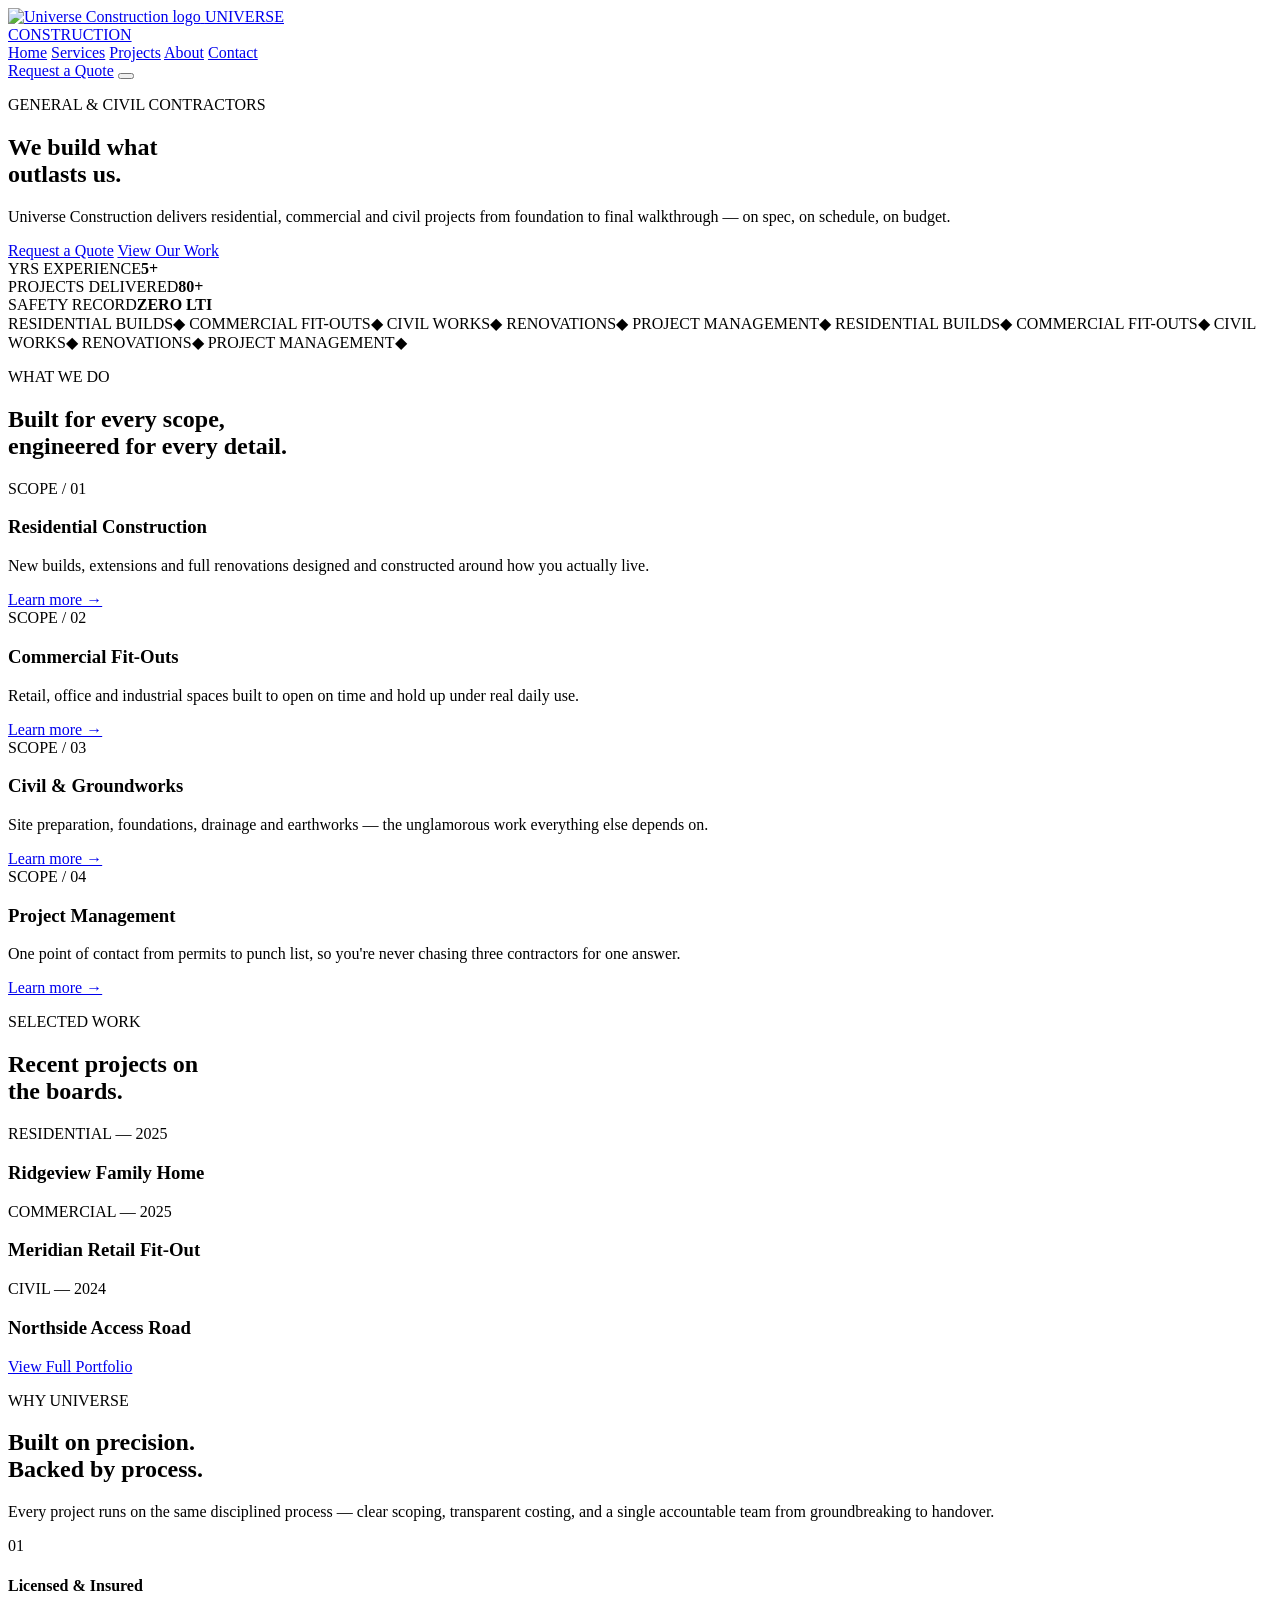
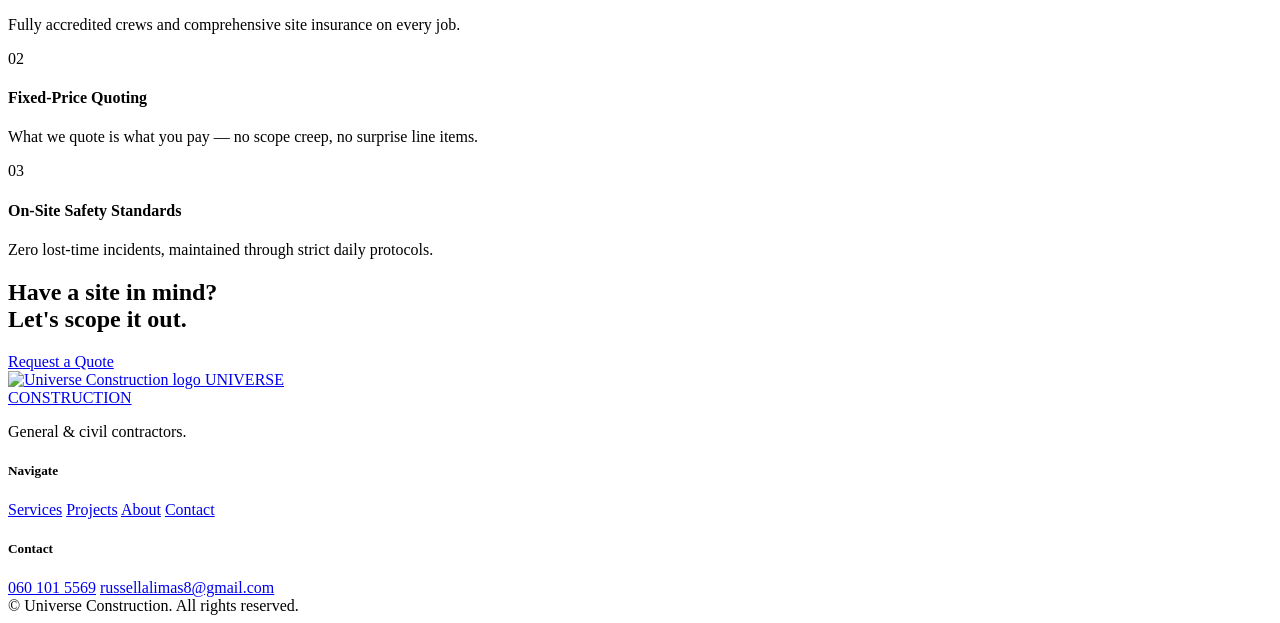
==== index.html @ 367b16e6 "Add files via upload" ====
<!DOCTYPE html>
<html lang="en">
<head>
<meta charset="UTF-8">
<meta name="viewport" content="width=device-width, initial-scale=1.0">
<title>Universe Construction | Building Beyond Limits</title>
<meta name="description" content="Universe Construction — residential, commercial and civil construction services built on precision, safety and reliability.">
<link rel="preconnect" href="https://fonts.googleapis.com">
<link rel="preconnect" href="https://fonts.gstatic.com" crossorigin>
<link href="https://fonts.googleapis.com/css2?family=Archivo+Black&family=Work+Sans:wght@400;500;600;700&family=JetBrains+Mono:wght@400;500&display=swap" rel="stylesheet">
<link rel="stylesheet" href="css/styles.css">
</head>
<body>

<!-- ============ HEADER ============ -->
<header class="site-header" id="siteHeader">
  <div class="container header-inner">
    <a href="index.html" class="logo">
      <img src="images/logo-icon.png" alt="Universe Construction logo" class="logo-mark-img">
      <span class="logo-text">UNIVERSE<br><span>CONSTRUCTION</span></span>
    </a>
    <nav class="main-nav" id="mainNav">
      <a href="index.html" class="active">Home</a>
      <a href="services.html">Services</a>
      <a href="projects.html">Projects</a>
      <a href="about.html">About</a>
      <a href="contact.html">Contact</a>
    </nav>
    <a href="contact.html#quote" class="btn btn-primary nav-cta">Request a Quote</a>
    <button class="nav-toggle" id="navToggle" aria-label="Toggle menu" aria-expanded="false">
      <span></span><span></span><span></span>
    </button>
  </div>
</header>

<main>

  <!-- ============ HERO ============ -->
  <section class="hero">
    <div class="blueprint-grid" aria-hidden="true"></div>
    <div class="container hero-inner">
      <p class="eyebrow"><span class="eyebrow-line"></span>GENERAL &amp; CIVIL CONTRACTORS</p>
      <h1 class="hero-title">We build what<br>outlasts us.</h1>
      <p class="hero-sub">Universe Construction delivers residential, commercial and civil projects from foundation to final walkthrough — on spec, on schedule, on budget.</p>
      <div class="hero-actions">
        <a href="contact.html#quote" class="btn btn-primary">Request a Quote</a>
        <a href="projects.html" class="btn btn-outline">View Our Work</a>
      </div>
    </div>
    <div class="hero-specs" aria-hidden="true">
      <div class="spec-line"><span>YRS EXPERIENCE</span><strong>5+</strong></div>
      <div class="spec-line"><span>PROJECTS DELIVERED</span><strong>80+</strong></div>
      <div class="spec-line"><span>SAFETY RECORD</span><strong>ZERO LTI</strong></div>
    </div>
  </section>

  <!-- ============ MARQUEE STRIP ============ -->
  <div class="marquee-strip" aria-hidden="true">
    <div class="marquee-track">
      <span>RESIDENTIAL BUILDS</span><span>◆</span>
      <span>COMMERCIAL FIT-OUTS</span><span>◆</span>
      <span>CIVIL WORKS</span><span>◆</span>
      <span>RENOVATIONS</span><span>◆</span>
      <span>PROJECT MANAGEMENT</span><span>◆</span>
      <span>RESIDENTIAL BUILDS</span><span>◆</span>
      <span>COMMERCIAL FIT-OUTS</span><span>◆</span>
      <span>CIVIL WORKS</span><span>◆</span>
      <span>RENOVATIONS</span><span>◆</span>
      <span>PROJECT MANAGEMENT</span><span>◆</span>
    </div>
  </div>

  <!-- ============ SERVICES ============ -->
  <section class="section services-section">
    <div class="container">
      <div class="section-head">
        <p class="eyebrow"><span class="eyebrow-line"></span>WHAT WE DO</p>
        <h2>Built for every scope,<br>engineered for every detail.</h2>
      </div>

      <div class="services-grid">
        <article class="service-card reveal">
          <div class="service-card-top">
            <span class="service-tag">SCOPE / 01</span>
            <h3>Residential Construction</h3>
          </div>
          <p>New builds, extensions and full renovations designed and constructed around how you actually live.</p>
          <a href="services.html#residential" class="card-link">Learn more →</a>
        </article>

        <article class="service-card reveal">
          <div class="service-card-top">
            <span class="service-tag">SCOPE / 02</span>
            <h3>Commercial Fit-Outs</h3>
          </div>
          <p>Retail, office and industrial spaces built to open on time and hold up under real daily use.</p>
          <a href="services.html#commercial" class="card-link">Learn more →</a>
        </article>

        <article class="service-card reveal">
          <div class="service-card-top">
            <span class="service-tag">SCOPE / 03</span>
            <h3>Civil &amp; Groundworks</h3>
          </div>
          <p>Site preparation, foundations, drainage and earthworks — the unglamorous work everything else depends on.</p>
          <a href="services.html#civil" class="card-link">Learn more →</a>
        </article>

        <article class="service-card reveal">
          <div class="service-card-top">
            <span class="service-tag">SCOPE / 04</span>
            <h3>Project Management</h3>
          </div>
          <p>One point of contact from permits to punch list, so you're never chasing three contractors for one answer.</p>
          <a href="services.html#management" class="card-link">Learn more →</a>
        </article>
      </div>
    </div>
  </section>

  <!-- ============ FEATURED PROJECTS ============ -->
  <section class="section projects-section dark-section">
    <div class="container">
      <div class="section-head light">
        <p class="eyebrow"><span class="eyebrow-line"></span>SELECTED WORK</p>
        <h2>Recent projects on<br>the boards.</h2>
      </div>

      <div class="projects-grid">
        <article class="project-card reveal">
          <div class="project-thumb thumb-1"></div>
          <div class="project-info">
            <span class="project-meta">RESIDENTIAL — 2025</span>
            <h3>Ridgeview Family Home</h3>
          </div>
        </article>
        <article class="project-card reveal">
          <div class="project-thumb thumb-2"></div>
          <div class="project-info">
            <span class="project-meta">COMMERCIAL — 2025</span>
            <h3>Meridian Retail Fit-Out</h3>
          </div>
        </article>
        <article class="project-card reveal">
          <div class="project-thumb thumb-3"></div>
          <div class="project-info">
            <span class="project-meta">CIVIL — 2024</span>
            <h3>Northside Access Road</h3>
          </div>
        </article>
      </div>

      <div class="section-cta">
        <a href="projects.html" class="btn btn-outline btn-outline-light">View Full Portfolio</a>
      </div>
    </div>
  </section>

  <!-- ============ WHY US / TRUST ============ -->
  <section class="section trust-section">
    <div class="container trust-inner">
      <div class="trust-copy">
        <p class="eyebrow"><span class="eyebrow-line"></span>WHY UNIVERSE</p>
        <h2>Built on precision.<br>Backed by process.</h2>
        <p class="trust-lead">Every project runs on the same disciplined process — clear scoping, transparent costing, and a single accountable team from groundbreaking to handover.</p>
      </div>
      <div class="trust-list">
        <div class="trust-item">
          <span class="trust-num">01</span>
          <div>
            <h4>Licensed &amp; Insured</h4>
            <p>Fully accredited crews and comprehensive site insurance on every job.</p>
          </div>
        </div>
        <div class="trust-item">
          <span class="trust-num">02</span>
          <div>
            <h4>Fixed-Price Quoting</h4>
            <p>What we quote is what you pay — no scope creep, no surprise line items.</p>
          </div>
        </div>
        <div class="trust-item">
          <span class="trust-num">03</span>
          <div>
            <h4>On-Site Safety Standards</h4>
            <p>Zero lost-time incidents, maintained through strict daily protocols.</p>
          </div>
        </div>
      </div>
    </div>
  </section>

  <!-- ============ CTA BAND ============ -->
  <section class="cta-band">
    <div class="container cta-band-inner">
      <h2>Have a site in mind?<br>Let's scope it out.</h2>
      <a href="contact.html#quote" class="btn btn-primary btn-lg">Request a Quote</a>
    </div>
  </section>

</main>

<!-- ============ FOOTER ============ -->
<footer class="site-footer">
  <div class="container footer-inner">
    <div class="footer-col">
      <a href="index.html" class="logo">
        <img src="images/logo-icon.png" alt="Universe Construction logo" class="logo-mark-img">
        <span class="logo-text">UNIVERSE<br><span>CONSTRUCTION</span></span>
      </a>
      <p class="footer-tag">General &amp; civil contractors.</p>
    </div>
    <div class="footer-col">
      <h5>Navigate</h5>
      <a href="services.html">Services</a>
      <a href="projects.html">Projects</a>
      <a href="about.html">About</a>
      <a href="contact.html">Contact</a>
    </div>
    <div class="footer-col">
      <h5>Contact</h5>
      <a href="tel:+27601015569">060 101 5569</a>
      <a href="mailto:russellalimas8@gmail.com">russellalimas8@gmail.com</a>
    </div>
  </div>
  <div class="container footer-bottom">
    <span>© <span id="year"></span> Universe Construction. All rights reserved.</span>
  </div>
</footer>

<script src="js/main.js"></script>
</body>
</html>
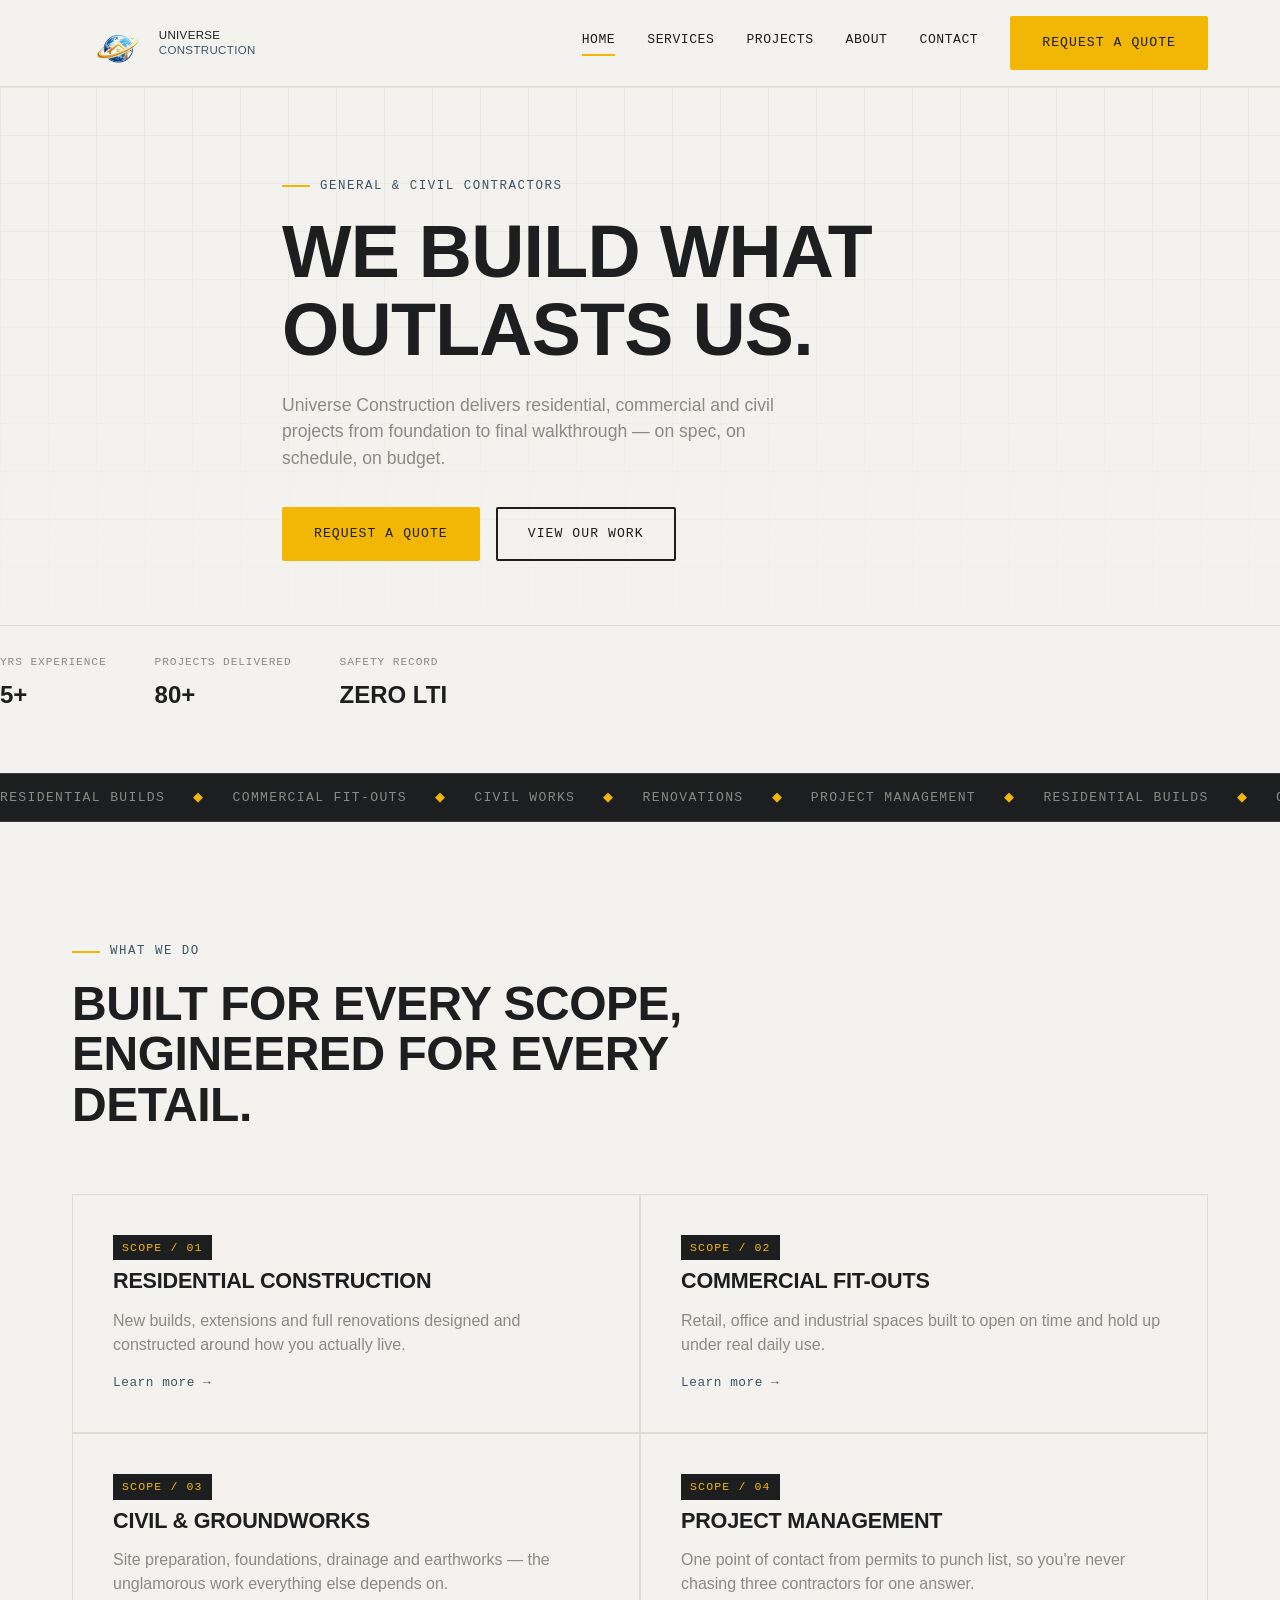
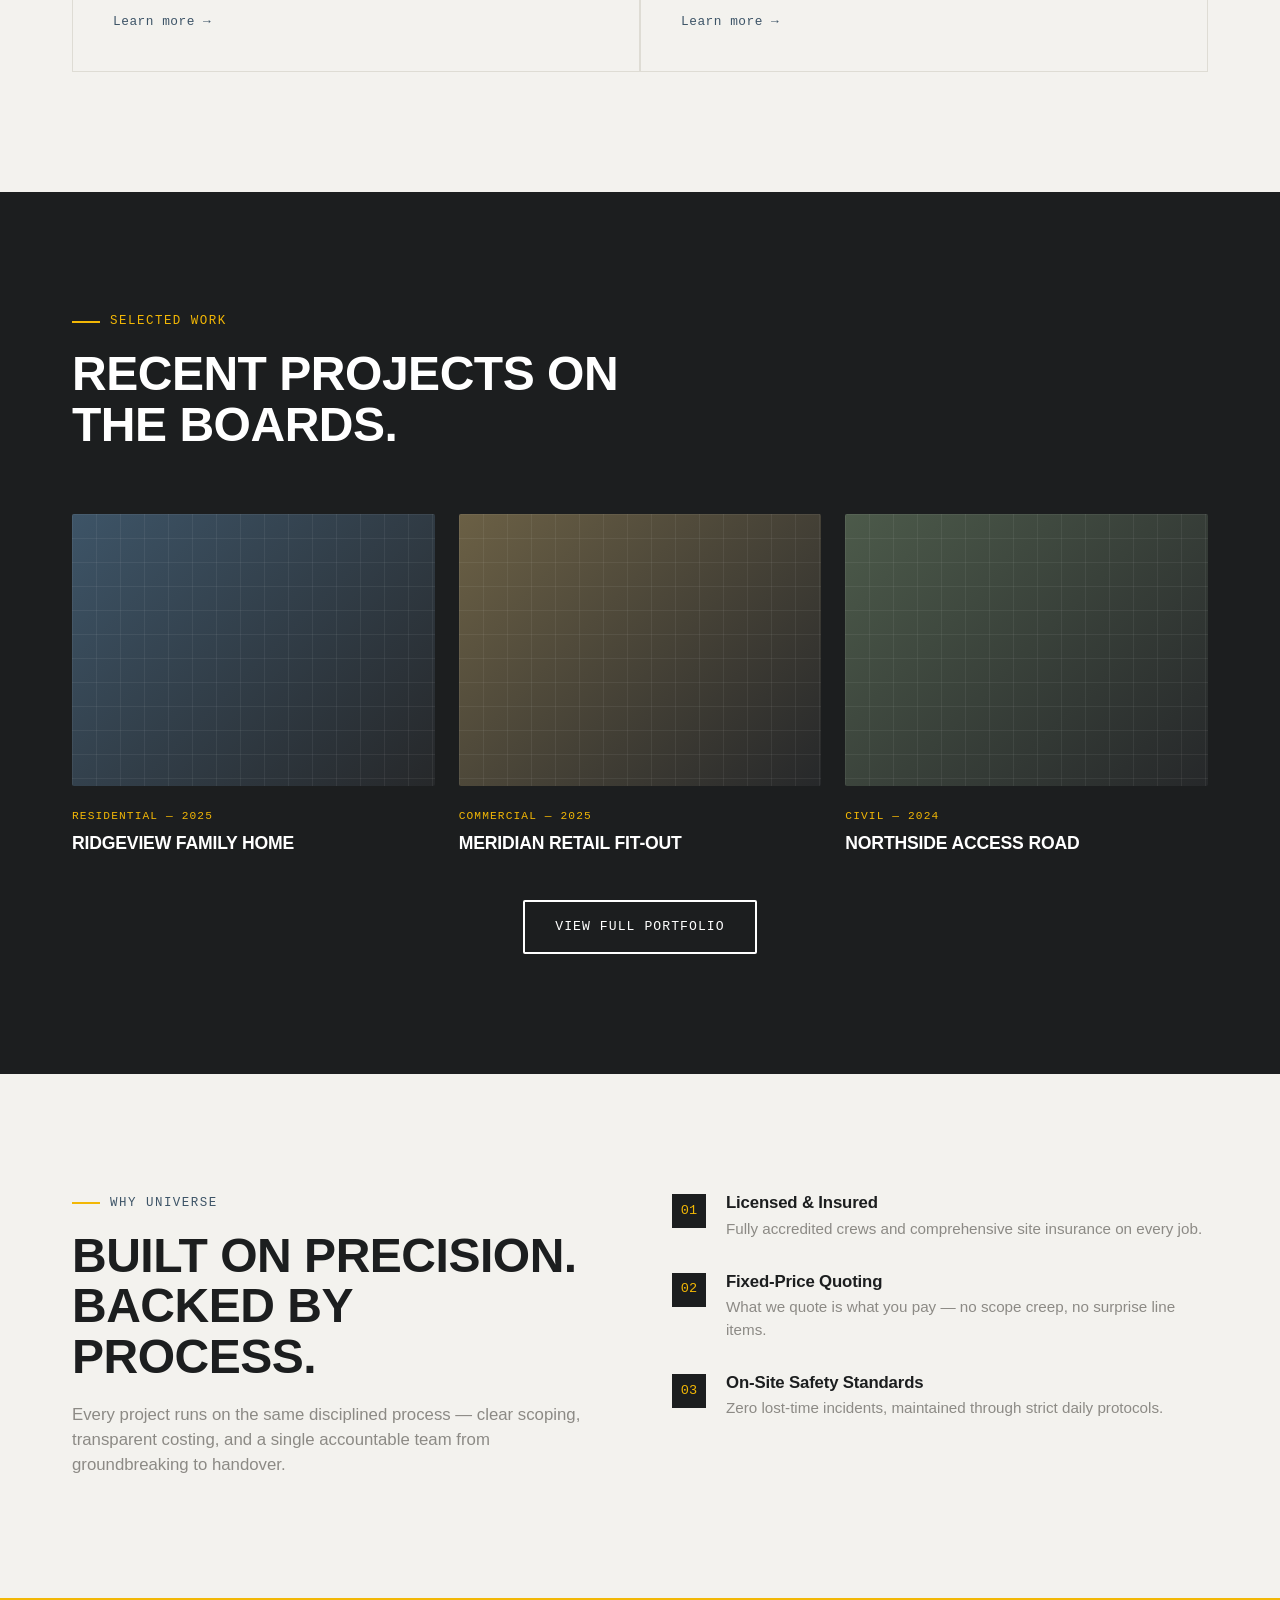
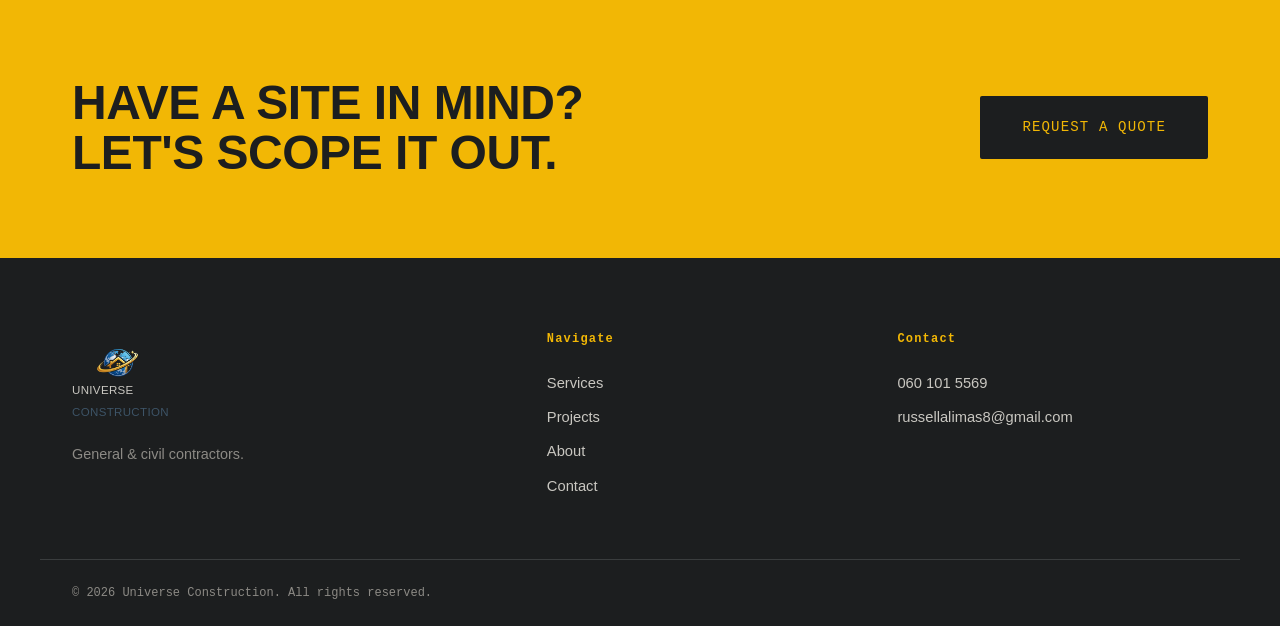
==== commit 982ce4d8: "Add files via upload" ====
--- a/index.html
+++ b/index.html
@@ -228,6 +228,18 @@
   </div>
 </footer>
 
+<script src="https://identity.netlify.com/v1/netlify-identity-widget.js"></script>
+<script>
+  if (window.netlifyIdentity) {
+    window.netlifyIdentity.on("init", user => {
+      if (!user) {
+        window.netlifyIdentity.on("login", () => {
+          document.location.href = "/admin/";
+        });
+      }
+    });
+  }
+</script>
 <script src="js/main.js"></script>
 </body>
-</html>+</html>
--- a/css/styles.css
+++ b/css/styles.css
@@ -0,0 +1,718 @@
+/* ==========================================================================
+   UNIVERSE CONSTRUCTION — DESIGN SYSTEM
+   Palette: charcoal graphite + safety yellow (blueprint/site-signage theme)
+   ========================================================================== */
+
+:root {
+  /* Colors */
+  --color-charcoal: #1C1E1F;      /* primary dark / bg */
+  --color-charcoal-2: #26282A;    /* elevated dark surface */
+  --color-concrete: #8C8A85;      /* muted grey text on light */
+  --color-off-white: #F3F2EE;     /* light bg */
+  --color-white: #FFFFFF;
+  --color-safety-yellow: #F2B705; /* primary accent */
+  --color-steel-blue: #3D5467;    /* secondary accent */
+  --color-line: #DEDCD4;          /* hairline on light */
+  --color-line-dark: #3A3D3E;     /* hairline on dark */
+
+  /* Type */
+  --font-display: 'Archivo Black', sans-serif;
+  --font-body: 'Work Sans', sans-serif;
+  --font-mono: 'JetBrains Mono', monospace;
+
+  /* Layout */
+  --container-w: 1200px;
+  --section-pad: 120px;
+}
+
+/* ---------- Reset ---------- */
+* { margin: 0; padding: 0; box-sizing: border-box; }
+html { scroll-behavior: smooth; }
+body {
+  font-family: var(--font-body);
+  color: var(--color-charcoal);
+  background: var(--color-off-white);
+  line-height: 1.5;
+  -webkit-font-smoothing: antialiased;
+}
+img { max-width: 100%; display: block; }
+a { color: inherit; text-decoration: none; }
+ul { list-style: none; }
+button { font-family: inherit; cursor: pointer; }
+
+@media (prefers-reduced-motion: reduce) {
+  *, *::before, *::after { animation-duration: 0.01ms !important; transition-duration: 0.01ms !important; scroll-behavior: auto !important; }
+}
+
+:focus-visible {
+  outline: 3px solid var(--color-safety-yellow);
+  outline-offset: 3px;
+}
+
+.container {
+  max-width: var(--container-w);
+  margin: 0 auto;
+  padding: 0 32px;
+}
+
+/* ---------- Typography ---------- */
+h1, h2, h3, h4 {
+  font-family: var(--font-display);
+  line-height: 1.05;
+  letter-spacing: -0.01em;
+  text-transform: uppercase;
+}
+h2 { font-size: clamp(2rem, 4vw, 3rem); }
+h3 { font-size: 1.35rem; }
+h4 { font-size: 1.05rem; }
+p { color: var(--color-concrete); }
+
+.eyebrow {
+  display: flex;
+  align-items: center;
+  gap: 10px;
+  font-family: var(--font-mono);
+  font-size: 0.78rem;
+  font-weight: 500;
+  letter-spacing: 0.12em;
+  color: var(--color-steel-blue);
+  margin-bottom: 18px;
+}
+.eyebrow-line {
+  width: 28px;
+  height: 2px;
+  background: var(--color-safety-yellow);
+  display: inline-block;
+}
+.section-head.light .eyebrow { color: var(--color-safety-yellow); }
+.section-head.light h2 { color: var(--color-white); }
+
+/* ---------- Buttons ---------- */
+.btn {
+  display: inline-flex;
+  align-items: center;
+  justify-content: center;
+  gap: 8px;
+  padding: 15px 30px;
+  font-family: var(--font-mono);
+  font-size: 0.82rem;
+  font-weight: 500;
+  letter-spacing: 0.08em;
+  text-transform: uppercase;
+  border-radius: 2px;
+  border: 2px solid transparent;
+  transition: all 0.2s ease;
+  white-space: nowrap;
+}
+.btn-primary {
+  background: var(--color-safety-yellow);
+  color: var(--color-charcoal);
+  border-color: var(--color-safety-yellow);
+}
+.btn-primary:hover { background: transparent; color: var(--color-safety-yellow); }
+.btn-outline {
+  background: transparent;
+  color: var(--color-charcoal);
+  border-color: var(--color-charcoal);
+}
+.btn-outline:hover { background: var(--color-charcoal); color: var(--color-white); }
+.btn-outline-light { color: var(--color-white); border-color: var(--color-white); }
+.btn-outline-light:hover { background: var(--color-white); color: var(--color-charcoal); }
+.btn-lg { padding: 19px 40px; font-size: 0.88rem; }
+
+/* ---------- Header ---------- */
+.site-header {
+  position: sticky;
+  top: 0;
+  z-index: 100;
+  background: rgba(243, 242, 238, 0.92);
+  backdrop-filter: blur(8px);
+  border-bottom: 1px solid var(--color-line);
+}
+.header-inner {
+  display: flex;
+  align-items: center;
+  justify-content: space-between;
+  gap: 24px;
+  padding-top: 16px;
+  padding-bottom: 16px;
+}
+.logo {
+  display: flex;
+  align-items: center;
+  gap: 12px;
+  flex-shrink: 0;
+}
+.logo-mark-img {
+  height: 42px;
+  width: auto;
+  flex-shrink: 0;
+}
+.logo-text {
+  font-family: var(--font-display);
+  font-size: 0.72rem;
+  line-height: 1.25;
+  letter-spacing: 0.03em;
+}
+.logo-text span { color: var(--color-steel-blue); }
+
+.main-nav { display: flex; gap: 32px; margin-left: auto; }
+.main-nav a {
+  font-family: var(--font-mono);
+  font-size: 0.82rem;
+  letter-spacing: 0.04em;
+  text-transform: uppercase;
+  padding-bottom: 4px;
+  border-bottom: 2px solid transparent;
+  transition: border-color 0.2s ease;
+}
+.main-nav a:hover, .main-nav a.active { border-color: var(--color-safety-yellow); }
+
+.nav-cta { margin-left: 8px; }
+.nav-toggle {
+  display: none;
+  flex-direction: column;
+  gap: 5px;
+  background: none;
+  border: none;
+  padding: 6px;
+}
+.nav-toggle span { width: 24px; height: 2px; background: var(--color-charcoal); }
+
+/* ---------- Hero ---------- */
+.hero {
+  position: relative;
+  padding: 90px 0 60px;
+  background: var(--color-off-white);
+  overflow: hidden;
+}
+.blueprint-grid {
+  position: absolute;
+  inset: 0;
+  background-image:
+    linear-gradient(var(--color-line) 1px, transparent 1px),
+    linear-gradient(90deg, var(--color-line) 1px, transparent 1px);
+  background-size: 48px 48px;
+  opacity: 0.5;
+  mask-image: linear-gradient(to bottom, black, transparent 85%);
+}
+.hero-inner { position: relative; max-width: 780px; }
+.hero-title {
+  font-size: clamp(2.6rem, 6vw, 4.6rem);
+  margin-bottom: 24px;
+}
+.hero-sub {
+  font-size: 1.1rem;
+  max-width: 520px;
+  margin-bottom: 36px;
+}
+.hero-actions { display: flex; gap: 16px; flex-wrap: wrap; margin-bottom: 64px; }
+
+.hero-specs {
+  position: relative;
+  display: flex;
+  gap: 48px;
+  flex-wrap: wrap;
+  border-top: 1px solid var(--color-line);
+  padding-top: 28px;
+}
+.spec-line { display: flex; flex-direction: column; gap: 6px; }
+.spec-line span {
+  font-family: var(--font-mono);
+  font-size: 0.7rem;
+  letter-spacing: 0.08em;
+  color: var(--color-concrete);
+}
+.spec-line strong {
+  font-family: var(--font-display);
+  font-size: 1.5rem;
+  color: var(--color-charcoal);
+}
+
+/* ---------- Marquee ---------- */
+.marquee-strip {
+  background: var(--color-charcoal);
+  color: var(--color-safety-yellow);
+  overflow: hidden;
+  padding: 14px 0;
+  border-top: 1px solid var(--color-line-dark);
+  border-bottom: 1px solid var(--color-line-dark);
+}
+.marquee-track {
+  display: flex;
+  gap: 28px;
+  white-space: nowrap;
+  width: max-content;
+  animation: marquee 28s linear infinite;
+  font-family: var(--font-mono);
+  font-size: 0.82rem;
+  letter-spacing: 0.1em;
+}
+.marquee-track span:nth-child(odd) { color: var(--color-concrete); }
+@keyframes marquee {
+  from { transform: translateX(0); }
+  to { transform: translateX(-50%); }
+}
+
+/* ---------- Sections generic ---------- */
+.section { padding: var(--section-pad) 0; }
+.section-head { max-width: 620px; margin-bottom: 64px; }
+.section-cta { margin-top: 48px; text-align: center; }
+.dark-section { background: var(--color-charcoal); color: var(--color-white); }
+.dark-section p { color: #B7B5AF; }
+
+/* ---------- Services grid ---------- */
+.services-grid {
+  display: grid;
+  grid-template-columns: repeat(2, 1fr);
+  gap: 2px;
+  background: var(--color-line);
+  border: 1px solid var(--color-line);
+}
+.service-card {
+  background: var(--color-off-white);
+  padding: 40px;
+  display: flex;
+  flex-direction: column;
+  gap: 16px;
+  transition: background 0.25s ease;
+}
+.service-card:hover { background: var(--color-white); }
+.service-card-top { display: flex; flex-direction: column; gap: 10px; }
+.service-tag {
+  font-family: var(--font-mono);
+  font-size: 0.72rem;
+  letter-spacing: 0.1em;
+  color: var(--color-safety-yellow);
+  background: var(--color-charcoal);
+  width: fit-content;
+  padding: 4px 9px;
+}
+.card-link {
+  font-family: var(--font-mono);
+  font-size: 0.8rem;
+  letter-spacing: 0.04em;
+  color: var(--color-steel-blue);
+  margin-top: auto;
+}
+.card-link:hover { color: var(--color-charcoal); }
+
+/* ---------- Projects grid ---------- */
+.projects-grid {
+  display: grid;
+  grid-template-columns: repeat(3, 1fr);
+  gap: 24px;
+}
+.project-thumb {
+  aspect-ratio: 4/3;
+  border-radius: 2px;
+  background: linear-gradient(135deg, var(--color-steel-blue), var(--color-charcoal-2));
+  position: relative;
+  overflow: hidden;
+}
+.project-thumb::after {
+  content: '';
+  position: absolute; inset: 0;
+  background-image: linear-gradient(rgba(255,255,255,0.06) 1px, transparent 1px), linear-gradient(90deg, rgba(255,255,255,0.06) 1px, transparent 1px);
+  background-size: 24px 24px;
+}
+.thumb-2 { background: linear-gradient(135deg, #6B6045, var(--color-charcoal-2)); }
+.thumb-3 { background: linear-gradient(135deg, #4C5A4A, var(--color-charcoal-2)); }
+.project-info { padding-top: 16px; }
+.project-meta {
+  font-family: var(--font-mono);
+  font-size: 0.7rem;
+  letter-spacing: 0.1em;
+  color: var(--color-safety-yellow);
+}
+.project-info h3 { color: var(--color-white); margin-top: 8px; font-size: 1.1rem; }
+
+/* ---------- Trust section ---------- */
+.trust-inner {
+  display: grid;
+  grid-template-columns: 1fr 1fr;
+  gap: 64px;
+}
+.trust-lead { margin-top: 20px; font-size: 1.05rem; }
+.trust-list { display: flex; flex-direction: column; gap: 32px; }
+.trust-item { display: flex; gap: 20px; }
+.trust-num {
+  font-family: var(--font-mono);
+  font-size: 0.85rem;
+  color: var(--color-safety-yellow);
+  background: var(--color-charcoal);
+  height: 34px; width: 34px;
+  display: flex; align-items: center; justify-content: center;
+  flex-shrink: 0;
+}
+.trust-item h4 { text-transform: none; margin-bottom: 6px; }
+.trust-item p { font-size: 0.95rem; }
+
+/* ---------- CTA band ---------- */
+.cta-band { background: var(--color-safety-yellow); padding: 80px 0; }
+.cta-band-inner {
+  display: flex;
+  align-items: center;
+  justify-content: space-between;
+  gap: 24px;
+  flex-wrap: wrap;
+}
+.cta-band h2 { color: var(--color-charcoal); }
+.cta-band .btn-primary { background: var(--color-charcoal); color: var(--color-safety-yellow); border-color: var(--color-charcoal); }
+.cta-band .btn-primary:hover { background: transparent; color: var(--color-charcoal); }
+
+/* ---------- Footer ---------- */
+.site-footer { background: var(--color-charcoal); color: var(--color-white); padding-top: 72px; }
+.footer-inner {
+  display: grid;
+  grid-template-columns: 1.4fr 1fr 1fr;
+  gap: 40px;
+  padding-bottom: 56px;
+  border-bottom: 1px solid var(--color-line-dark);
+}
+.footer-tag { color: var(--color-concrete); margin-top: 16px; font-size: 0.9rem; }
+.footer-col h5 {
+  font-family: var(--font-mono);
+  font-size: 0.75rem;
+  letter-spacing: 0.1em;
+  color: var(--color-safety-yellow);
+  margin-bottom: 18px;
+}
+.footer-col a { display: block; color: #C9C7C1; font-size: 0.92rem; padding: 6px 0; }
+.footer-col a:hover { color: var(--color-safety-yellow); }
+.footer-bottom {
+  padding: 24px 32px;
+  font-family: var(--font-mono);
+  font-size: 0.75rem;
+  color: var(--color-concrete);
+}
+
+/* ---------- Scroll reveal ---------- */
+.reveal { opacity: 0; transform: translateY(24px); transition: opacity 0.6s ease, transform 0.6s ease; }
+.reveal.in-view { opacity: 1; transform: translateY(0); }
+
+/* ---------- Page hero (inner pages) ---------- */
+.page-hero {
+  position: relative;
+  padding: 100px 0 64px;
+  background: var(--color-off-white);
+  overflow: hidden;
+  border-bottom: 1px solid var(--color-line);
+}
+.page-title {
+  font-size: clamp(2.4rem, 5vw, 3.6rem);
+  margin: 18px 0 16px;
+}
+.page-lead {
+  font-size: 1.1rem;
+  max-width: 540px;
+}
+
+/* ---------- Service detail rows ---------- */
+.service-detail { padding: 88px 0; border-bottom: 1px solid var(--color-line); }
+.service-detail.alt { background: var(--color-white); }
+.service-detail-inner {
+  display: grid;
+  grid-template-columns: 200px 1fr;
+  gap: 48px;
+}
+.service-detail-content h2 { margin-bottom: 18px; }
+.service-detail-lead { font-size: 1.05rem; max-width: 620px; margin-bottom: 32px; }
+.service-detail-list {
+  display: grid;
+  grid-template-columns: 1fr 1fr;
+  gap: 12px 32px;
+  max-width: 640px;
+}
+.service-detail-list li {
+  position: relative;
+  padding-left: 22px;
+  font-size: 0.95rem;
+  color: var(--color-charcoal);
+}
+.service-detail-list li::before {
+  content: '';
+  position: absolute;
+  left: 0; top: 9px;
+  width: 10px; height: 2px;
+  background: var(--color-safety-yellow);
+}
+
+/* ---------- About: story ---------- */
+.about-story-inner {
+  display: grid;
+  grid-template-columns: 1.1fr 0.9fr;
+  gap: 64px;
+  align-items: start;
+}
+.about-story-copy h2 { margin: 18px 0 20px; }
+.about-story-copy p { margin-bottom: 16px; font-size: 1.02rem; }
+.about-stats {
+  display: grid;
+  grid-template-columns: 1fr 1fr;
+  gap: 2px;
+  background: var(--color-line);
+  border: 1px solid var(--color-line);
+}
+.about-stat {
+  background: var(--color-white);
+  padding: 28px 24px;
+  display: flex;
+  flex-direction: column;
+  gap: 8px;
+}
+.about-stat strong {
+  font-family: var(--font-display);
+  font-size: 2rem;
+  color: var(--color-charcoal);
+}
+.about-stat span {
+  font-family: var(--font-mono);
+  font-size: 0.72rem;
+  letter-spacing: 0.06em;
+  color: var(--color-concrete);
+  text-transform: uppercase;
+}
+
+/* ---------- About: values ---------- */
+.values-grid {
+  display: grid;
+  grid-template-columns: repeat(3, 1fr);
+  gap: 32px;
+}
+.value-card { display: flex; flex-direction: column; gap: 16px; }
+.value-card h3 { color: var(--color-white); text-transform: none; }
+.value-card p { font-size: 0.95rem; }
+
+/* ---------- About: team ---------- */
+.team-grid {
+  display: grid;
+  grid-template-columns: repeat(3, 1fr);
+  gap: 32px;
+}
+.team-photo {
+  aspect-ratio: 1;
+  border-radius: 2px;
+  margin-bottom: 20px;
+  background: linear-gradient(135deg, var(--color-steel-blue), var(--color-charcoal));
+  position: relative;
+  overflow: hidden;
+}
+.team-photo::after {
+  content: '';
+  position: absolute; inset: 0;
+  background-image: linear-gradient(rgba(255,255,255,0.07) 1px, transparent 1px), linear-gradient(90deg, rgba(255,255,255,0.07) 1px, transparent 1px);
+  background-size: 20px 20px;
+}
+.photo-2 { background: linear-gradient(135deg, #6B6045, var(--color-charcoal)); }
+.photo-3 { background: linear-gradient(135deg, #4C5A4A, var(--color-charcoal)); }
+.team-card h4 { text-transform: none; font-size: 1.1rem; margin-bottom: 6px; }
+.team-role {
+  font-family: var(--font-mono);
+  font-size: 0.8rem;
+  color: var(--color-concrete);
+}
+
+/* ---------- Gallery: filter bar ---------- */
+.filter-bar {
+  display: flex;
+  gap: 10px;
+  flex-wrap: wrap;
+  margin-bottom: 48px;
+  border-bottom: 1px solid var(--color-line);
+  padding-bottom: 32px;
+}
+.filter-btn {
+  background: transparent;
+  border: 2px solid var(--color-line);
+  color: var(--color-concrete);
+  font-family: var(--font-mono);
+  font-size: 0.78rem;
+  letter-spacing: 0.06em;
+  text-transform: uppercase;
+  padding: 10px 20px;
+  border-radius: 2px;
+  transition: all 0.2s ease;
+}
+.filter-btn:hover { border-color: var(--color-charcoal); color: var(--color-charcoal); }
+.filter-btn.active {
+  background: var(--color-charcoal);
+  border-color: var(--color-charcoal);
+  color: var(--color-safety-yellow);
+}
+
+/* ---------- Gallery grid ---------- */
+.gallery-grid {
+  display: grid;
+  grid-template-columns: repeat(3, 1fr);
+  gap: 32px;
+}
+.gallery-card { transition: opacity 0.25s ease, transform 0.25s ease; }
+.gallery-card.hidden-card { display: none; }
+.gallery-thumb {
+  aspect-ratio: 4/3;
+  border-radius: 2px;
+  position: relative;
+  overflow: hidden;
+  background: linear-gradient(135deg, var(--color-steel-blue), var(--color-charcoal-2));
+  margin-bottom: 18px;
+}
+.gallery-thumb::after {
+  content: '';
+  position: absolute; inset: 0;
+  background-image: linear-gradient(rgba(255,255,255,0.07) 1px, transparent 1px), linear-gradient(90deg, rgba(255,255,255,0.07) 1px, transparent 1px);
+  background-size: 24px 24px;
+}
+.thumb-4 { background: linear-gradient(135deg, #6B4A45, var(--color-charcoal-2)); }
+.thumb-5 { background: linear-gradient(135deg, #4A5A6B, var(--color-charcoal-2)); }
+.thumb-6 { background: linear-gradient(135deg, #5A5245, var(--color-charcoal-2)); }
+.gallery-info h3 { font-size: 1.1rem; margin: 10px 0 8px; }
+.gallery-info p { font-size: 0.92rem; }
+.project-meta.meta-dark { color: var(--color-steel-blue); background: none; }
+.gallery-empty {
+  text-align: center;
+  padding: 40px 0;
+  font-family: var(--font-mono);
+  font-size: 0.85rem;
+  letter-spacing: 0.04em;
+}
+
+/* ---------- Contact page ---------- */
+.contact-inner {
+  display: grid;
+  grid-template-columns: 0.8fr 1.2fr;
+  gap: 64px;
+  align-items: start;
+}
+.contact-details h2, .contact-form-wrap h2 { margin-bottom: 24px; }
+.contact-detail-item {
+  display: flex;
+  flex-direction: column;
+  gap: 4px;
+  padding: 20px 0;
+  border-bottom: 1px solid var(--color-line);
+}
+.detail-label {
+  font-family: var(--font-mono);
+  font-size: 0.7rem;
+  letter-spacing: 0.1em;
+  color: var(--color-safety-yellow);
+  background: var(--color-charcoal);
+  width: fit-content;
+  padding: 3px 8px;
+  margin-bottom: 6px;
+}
+.contact-detail-item a, .contact-detail-item span:last-child { font-size: 1.02rem; color: var(--color-charcoal); }
+.contact-detail-item a:hover { color: var(--color-steel-blue); }
+
+.form-lead { margin-bottom: 32px; }
+
+/* ---------- Form fields ---------- */
+.form-row {
+  display: grid;
+  grid-template-columns: 1fr 1fr;
+  gap: 24px;
+}
+.form-field {
+  display: flex;
+  flex-direction: column;
+  margin-bottom: 22px;
+}
+.form-field label {
+  font-family: var(--font-mono);
+  font-size: 0.78rem;
+  letter-spacing: 0.05em;
+  text-transform: uppercase;
+  color: var(--color-charcoal);
+  margin-bottom: 8px;
+}
+.req { color: var(--color-safety-yellow); }
+.form-field input,
+.form-field select,
+.form-field textarea {
+  font-family: var(--font-body);
+  font-size: 0.98rem;
+  padding: 13px 14px;
+  border: 2px solid var(--color-line);
+  border-radius: 2px;
+  background: var(--color-white);
+  color: var(--color-charcoal);
+  transition: border-color 0.2s ease;
+}
+.form-field input:focus,
+.form-field select:focus,
+.form-field textarea:focus {
+  outline: none;
+  border-color: var(--color-steel-blue);
+}
+.form-field textarea { resize: vertical; min-height: 120px; }
+.field-error {
+  display: none;
+  font-family: var(--font-mono);
+  font-size: 0.75rem;
+  color: #C0392B;
+  margin-top: 6px;
+}
+.form-field.invalid input,
+.form-field.invalid select,
+.form-field.invalid textarea {
+  border-color: #C0392B;
+}
+.form-field.invalid .field-error { display: block; }
+
+.form-submit { margin-top: 8px; }
+.form-error {
+  margin-top: 20px;
+  padding: 16px 18px;
+  background: #FBEAE8;
+  border: 2px solid #C0392B;
+  font-size: 0.92rem;
+  color: var(--color-charcoal);
+}
+.form-submit:disabled { opacity: 0.6; cursor: not-allowed; }
+.form-success {
+  margin-top: 20px;
+  padding: 16px 18px;
+  background: var(--color-off-white);
+  border: 2px solid var(--color-safety-yellow);
+  font-size: 0.92rem;
+  color: var(--color-charcoal);
+}
+
+/* ==========================================================================
+   RESPONSIVE
+   ========================================================================== */
+@media (max-width: 900px) {
+  :root { --section-pad: 80px; }
+  .main-nav { display: none; }
+  .nav-cta { display: none; }
+  .nav-toggle { display: flex; }
+  .services-grid { grid-template-columns: 1fr; }
+  .projects-grid { grid-template-columns: 1fr; }
+  .trust-inner { grid-template-columns: 1fr; }
+  .footer-inner { grid-template-columns: 1fr; }
+  .hero-specs { gap: 32px; }
+  .service-detail-inner { grid-template-columns: 1fr; gap: 20px; }
+  .service-detail-list { grid-template-columns: 1fr; }
+  .about-story-inner { grid-template-columns: 1fr; gap: 32px; }
+  .values-grid { grid-template-columns: 1fr; }
+  .team-grid { grid-template-columns: 1fr; }
+  .gallery-grid { grid-template-columns: 1fr; }
+  .contact-inner { grid-template-columns: 1fr; gap: 40px; }
+  .form-row { grid-template-columns: 1fr; gap: 0; }
+}
+
+@media (max-width: 900px) {
+  .main-nav.open {
+    display: flex;
+    flex-direction: column;
+    position: absolute;
+    top: 100%;
+    left: 0;
+    right: 0;
+    background: var(--color-off-white);
+    border-bottom: 1px solid var(--color-line);
+    padding: 24px 32px;
+    gap: 18px;
+  }
+}
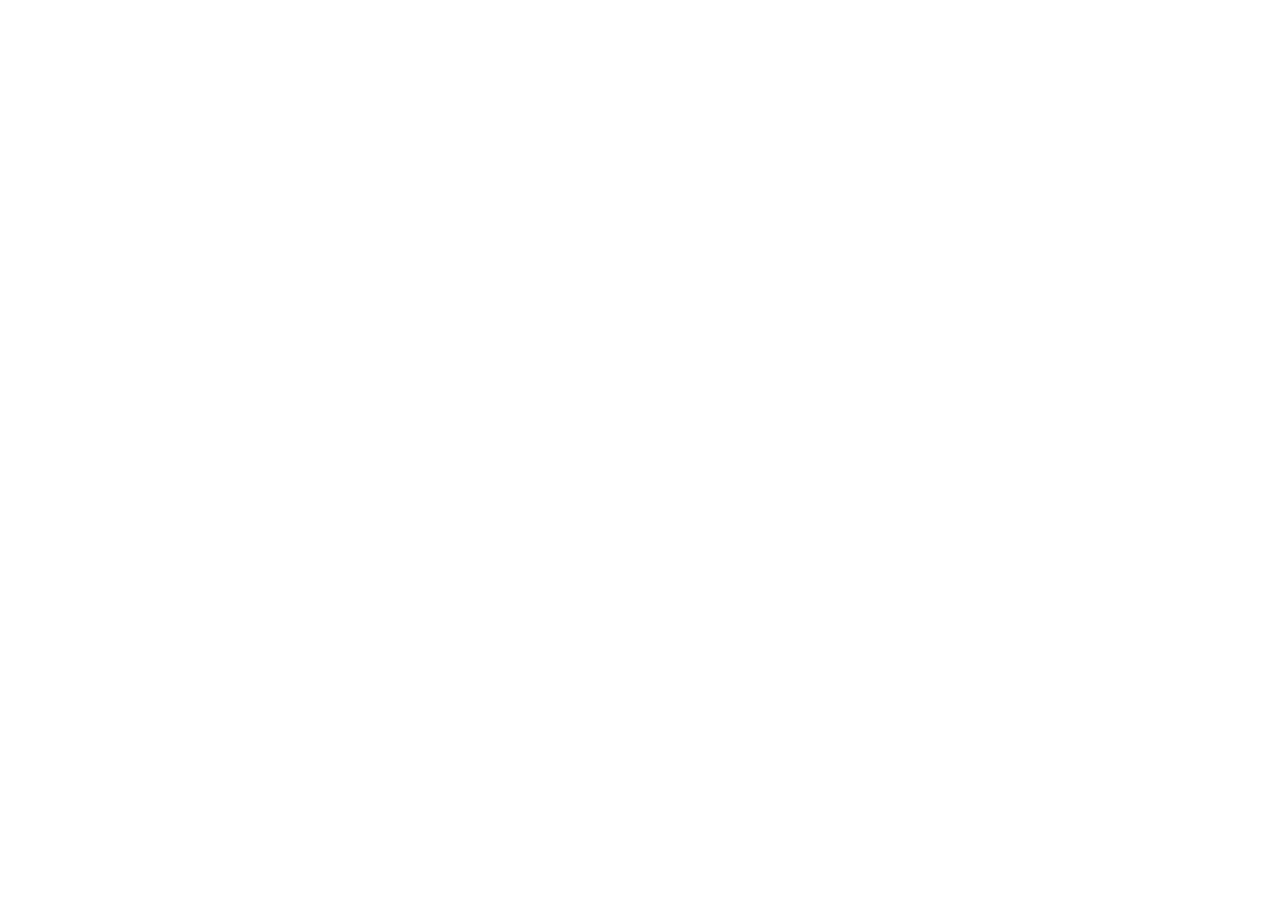
==== commit dacdde6e: "Add files via upload" ====
--- a/index.html
+++ b/index.html
@@ -3,232 +3,10 @@
 <head>
 <meta charset="UTF-8">
 <meta name="viewport" content="width=device-width, initial-scale=1.0">
-<title>Universe Construction | Building Beyond Limits</title>
-<meta name="description" content="Universe Construction — residential, commercial and civil construction services built on precision, safety and reliability.">
-<link rel="preconnect" href="https://fonts.googleapis.com">
-<link rel="preconnect" href="https://fonts.gstatic.com" crossorigin>
-<link href="https://fonts.googleapis.com/css2?family=Archivo+Black&family=Work+Sans:wght@400;500;600;700&family=JetBrains+Mono:wght@400;500&display=swap" rel="stylesheet">
-<link rel="stylesheet" href="css/styles.css">
+<title>Content Manager | Universe Construction</title>
+<script src="https://identity.netlify.com/v1/netlify-identity-widget.js"></script>
 </head>
 <body>
-
-<!-- ============ HEADER ============ -->
-<header class="site-header" id="siteHeader">
-  <div class="container header-inner">
-    <a href="index.html" class="logo">
-      <img src="images/logo-icon.png" alt="Universe Construction logo" class="logo-mark-img">
-      <span class="logo-text">UNIVERSE<br><span>CONSTRUCTION</span></span>
-    </a>
-    <nav class="main-nav" id="mainNav">
-      <a href="index.html" class="active">Home</a>
-      <a href="services.html">Services</a>
-      <a href="projects.html">Projects</a>
-      <a href="about.html">About</a>
-      <a href="contact.html">Contact</a>
-    </nav>
-    <a href="contact.html#quote" class="btn btn-primary nav-cta">Request a Quote</a>
-    <button class="nav-toggle" id="navToggle" aria-label="Toggle menu" aria-expanded="false">
-      <span></span><span></span><span></span>
-    </button>
-  </div>
-</header>
-
-<main>
-
-  <!-- ============ HERO ============ -->
-  <section class="hero">
-    <div class="blueprint-grid" aria-hidden="true"></div>
-    <div class="container hero-inner">
-      <p class="eyebrow"><span class="eyebrow-line"></span>GENERAL &amp; CIVIL CONTRACTORS</p>
-      <h1 class="hero-title">We build what<br>outlasts us.</h1>
-      <p class="hero-sub">Universe Construction delivers residential, commercial and civil projects from foundation to final walkthrough — on spec, on schedule, on budget.</p>
-      <div class="hero-actions">
-        <a href="contact.html#quote" class="btn btn-primary">Request a Quote</a>
-        <a href="projects.html" class="btn btn-outline">View Our Work</a>
-      </div>
-    </div>
-    <div class="hero-specs" aria-hidden="true">
-      <div class="spec-line"><span>YRS EXPERIENCE</span><strong>5+</strong></div>
-      <div class="spec-line"><span>PROJECTS DELIVERED</span><strong>80+</strong></div>
-      <div class="spec-line"><span>SAFETY RECORD</span><strong>ZERO LTI</strong></div>
-    </div>
-  </section>
-
-  <!-- ============ MARQUEE STRIP ============ -->
-  <div class="marquee-strip" aria-hidden="true">
-    <div class="marquee-track">
-      <span>RESIDENTIAL BUILDS</span><span>◆</span>
-      <span>COMMERCIAL FIT-OUTS</span><span>◆</span>
-      <span>CIVIL WORKS</span><span>◆</span>
-      <span>RENOVATIONS</span><span>◆</span>
-      <span>PROJECT MANAGEMENT</span><span>◆</span>
-      <span>RESIDENTIAL BUILDS</span><span>◆</span>
-      <span>COMMERCIAL FIT-OUTS</span><span>◆</span>
-      <span>CIVIL WORKS</span><span>◆</span>
-      <span>RENOVATIONS</span><span>◆</span>
-      <span>PROJECT MANAGEMENT</span><span>◆</span>
-    </div>
-  </div>
-
-  <!-- ============ SERVICES ============ -->
-  <section class="section services-section">
-    <div class="container">
-      <div class="section-head">
-        <p class="eyebrow"><span class="eyebrow-line"></span>WHAT WE DO</p>
-        <h2>Built for every scope,<br>engineered for every detail.</h2>
-      </div>
-
-      <div class="services-grid">
-        <article class="service-card reveal">
-          <div class="service-card-top">
-            <span class="service-tag">SCOPE / 01</span>
-            <h3>Residential Construction</h3>
-          </div>
-          <p>New builds, extensions and full renovations designed and constructed around how you actually live.</p>
-          <a href="services.html#residential" class="card-link">Learn more →</a>
-        </article>
-
-        <article class="service-card reveal">
-          <div class="service-card-top">
-            <span class="service-tag">SCOPE / 02</span>
-            <h3>Commercial Fit-Outs</h3>
-          </div>
-          <p>Retail, office and industrial spaces built to open on time and hold up under real daily use.</p>
-          <a href="services.html#commercial" class="card-link">Learn more →</a>
-        </article>
-
-        <article class="service-card reveal">
-          <div class="service-card-top">
-            <span class="service-tag">SCOPE / 03</span>
-            <h3>Civil &amp; Groundworks</h3>
-          </div>
-          <p>Site preparation, foundations, drainage and earthworks — the unglamorous work everything else depends on.</p>
-          <a href="services.html#civil" class="card-link">Learn more →</a>
-        </article>
-
-        <article class="service-card reveal">
-          <div class="service-card-top">
-            <span class="service-tag">SCOPE / 04</span>
-            <h3>Project Management</h3>
-          </div>
-          <p>One point of contact from permits to punch list, so you're never chasing three contractors for one answer.</p>
-          <a href="services.html#management" class="card-link">Learn more →</a>
-        </article>
-      </div>
-    </div>
-  </section>
-
-  <!-- ============ FEATURED PROJECTS ============ -->
-  <section class="section projects-section dark-section">
-    <div class="container">
-      <div class="section-head light">
-        <p class="eyebrow"><span class="eyebrow-line"></span>SELECTED WORK</p>
-        <h2>Recent projects on<br>the boards.</h2>
-      </div>
-
-      <div class="projects-grid">
-        <article class="project-card reveal">
-          <div class="project-thumb thumb-1"></div>
-          <div class="project-info">
-            <span class="project-meta">RESIDENTIAL — 2025</span>
-            <h3>Ridgeview Family Home</h3>
-          </div>
-        </article>
-        <article class="project-card reveal">
-          <div class="project-thumb thumb-2"></div>
-          <div class="project-info">
-            <span class="project-meta">COMMERCIAL — 2025</span>
-            <h3>Meridian Retail Fit-Out</h3>
-          </div>
-        </article>
-        <article class="project-card reveal">
-          <div class="project-thumb thumb-3"></div>
-          <div class="project-info">
-            <span class="project-meta">CIVIL — 2024</span>
-            <h3>Northside Access Road</h3>
-          </div>
-        </article>
-      </div>
-
-      <div class="section-cta">
-        <a href="projects.html" class="btn btn-outline btn-outline-light">View Full Portfolio</a>
-      </div>
-    </div>
-  </section>
-
-  <!-- ============ WHY US / TRUST ============ -->
-  <section class="section trust-section">
-    <div class="container trust-inner">
-      <div class="trust-copy">
-        <p class="eyebrow"><span class="eyebrow-line"></span>WHY UNIVERSE</p>
-        <h2>Built on precision.<br>Backed by process.</h2>
-        <p class="trust-lead">Every project runs on the same disciplined process — clear scoping, transparent costing, and a single accountable team from groundbreaking to handover.</p>
-      </div>
-      <div class="trust-list">
-        <div class="trust-item">
-          <span class="trust-num">01</span>
-          <div>
-            <h4>Licensed &amp; Insured</h4>
-            <p>Fully accredited crews and comprehensive site insurance on every job.</p>
-          </div>
-        </div>
-        <div class="trust-item">
-          <span class="trust-num">02</span>
-          <div>
-            <h4>Fixed-Price Quoting</h4>
-            <p>What we quote is what you pay — no scope creep, no surprise line items.</p>
-          </div>
-        </div>
-        <div class="trust-item">
-          <span class="trust-num">03</span>
-          <div>
-            <h4>On-Site Safety Standards</h4>
-            <p>Zero lost-time incidents, maintained through strict daily protocols.</p>
-          </div>
-        </div>
-      </div>
-    </div>
-  </section>
-
-  <!-- ============ CTA BAND ============ -->
-  <section class="cta-band">
-    <div class="container cta-band-inner">
-      <h2>Have a site in mind?<br>Let's scope it out.</h2>
-      <a href="contact.html#quote" class="btn btn-primary btn-lg">Request a Quote</a>
-    </div>
-  </section>
-
-</main>
-
-<!-- ============ FOOTER ============ -->
-<footer class="site-footer">
-  <div class="container footer-inner">
-    <div class="footer-col">
-      <a href="index.html" class="logo">
-        <img src="images/logo-icon.png" alt="Universe Construction logo" class="logo-mark-img">
-        <span class="logo-text">UNIVERSE<br><span>CONSTRUCTION</span></span>
-      </a>
-      <p class="footer-tag">General &amp; civil contractors.</p>
-    </div>
-    <div class="footer-col">
-      <h5>Navigate</h5>
-      <a href="services.html">Services</a>
-      <a href="projects.html">Projects</a>
-      <a href="about.html">About</a>
-      <a href="contact.html">Contact</a>
-    </div>
-    <div class="footer-col">
-      <h5>Contact</h5>
-      <a href="tel:+27601015569">060 101 5569</a>
-      <a href="mailto:russellalimas8@gmail.com">russellalimas8@gmail.com</a>
-    </div>
-  </div>
-  <div class="container footer-bottom">
-    <span>© <span id="year"></span> Universe Construction. All rights reserved.</span>
-  </div>
-</footer>
-
-<script src="https://identity.netlify.com/v1/netlify-identity-widget.js"></script>
 <script>
   if (window.netlifyIdentity) {
     window.netlifyIdentity.on("init", user => {
@@ -240,6 +18,6 @@
     });
   }
 </script>
-<script src="js/main.js"></script>
+<script src="https://unpkg.com/decap-cms@^3.0.0/dist/decap-cms.js"></script>
 </body>
 </html>
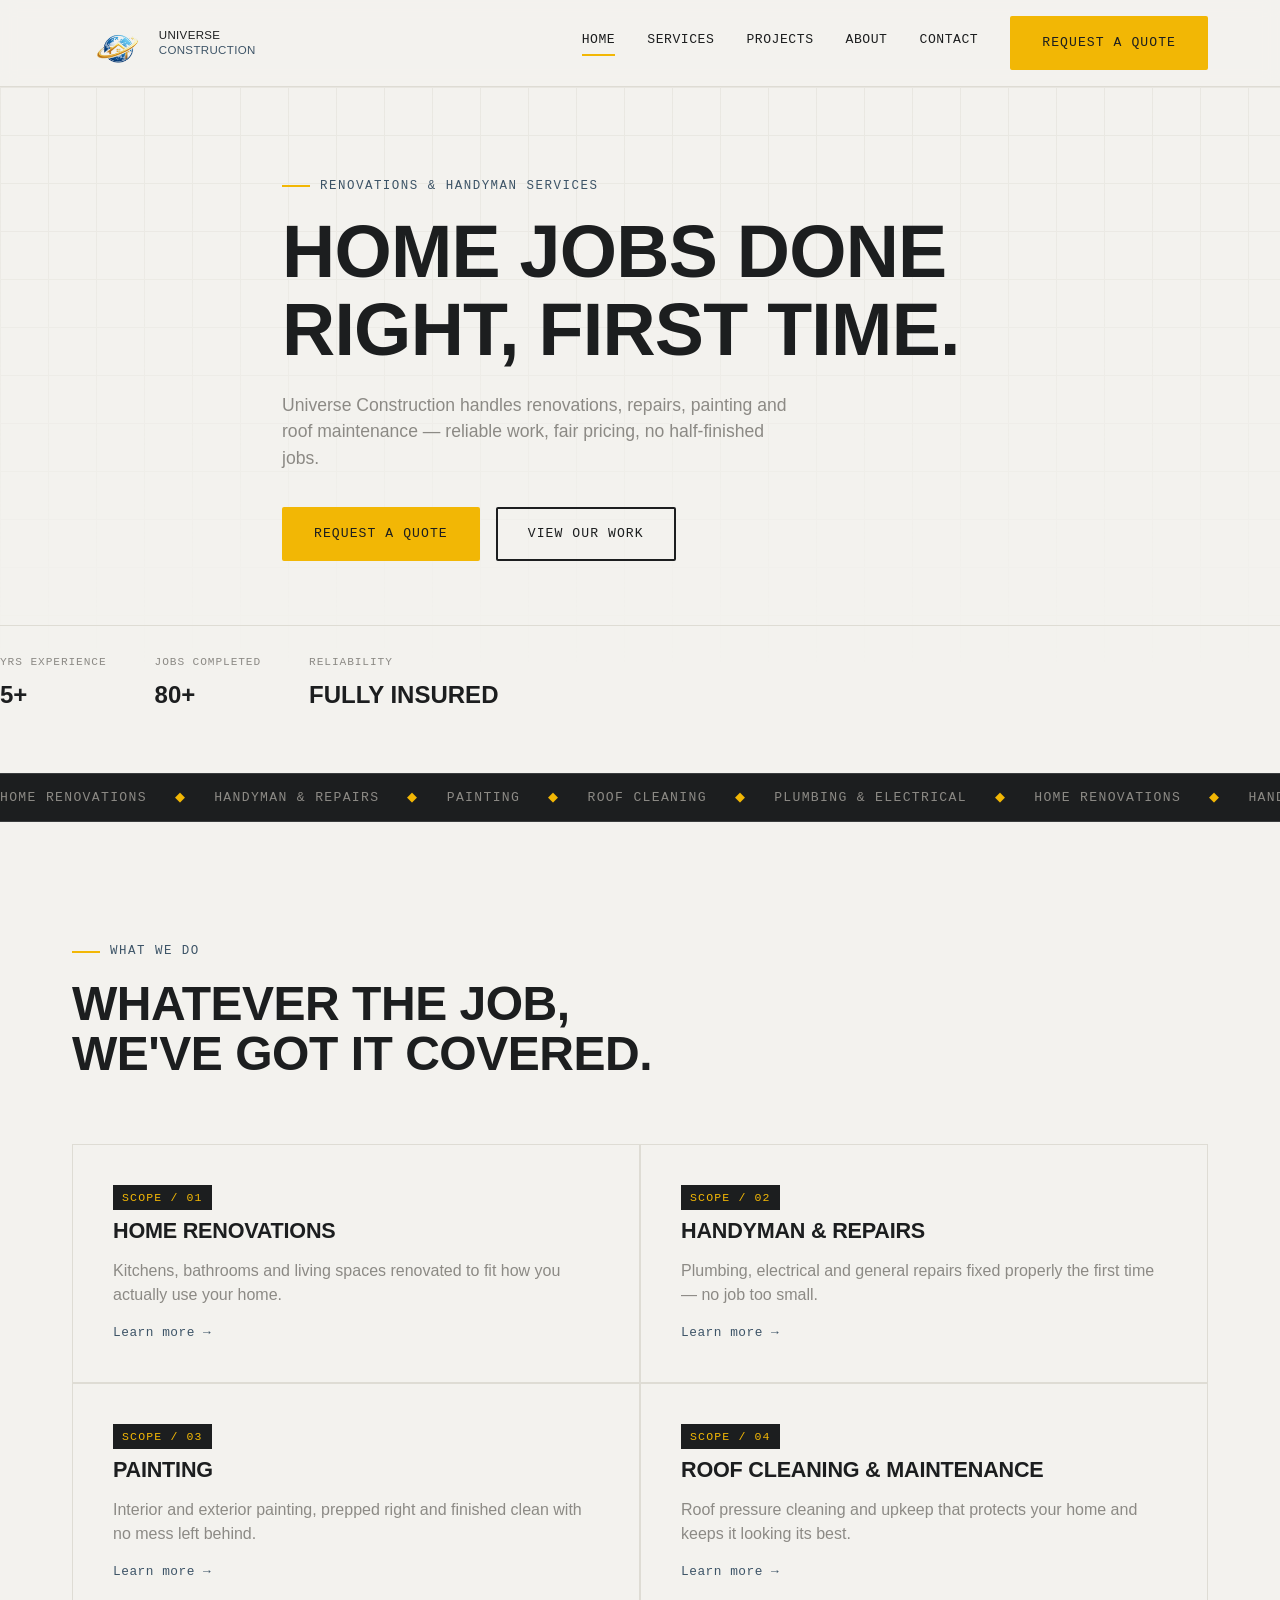
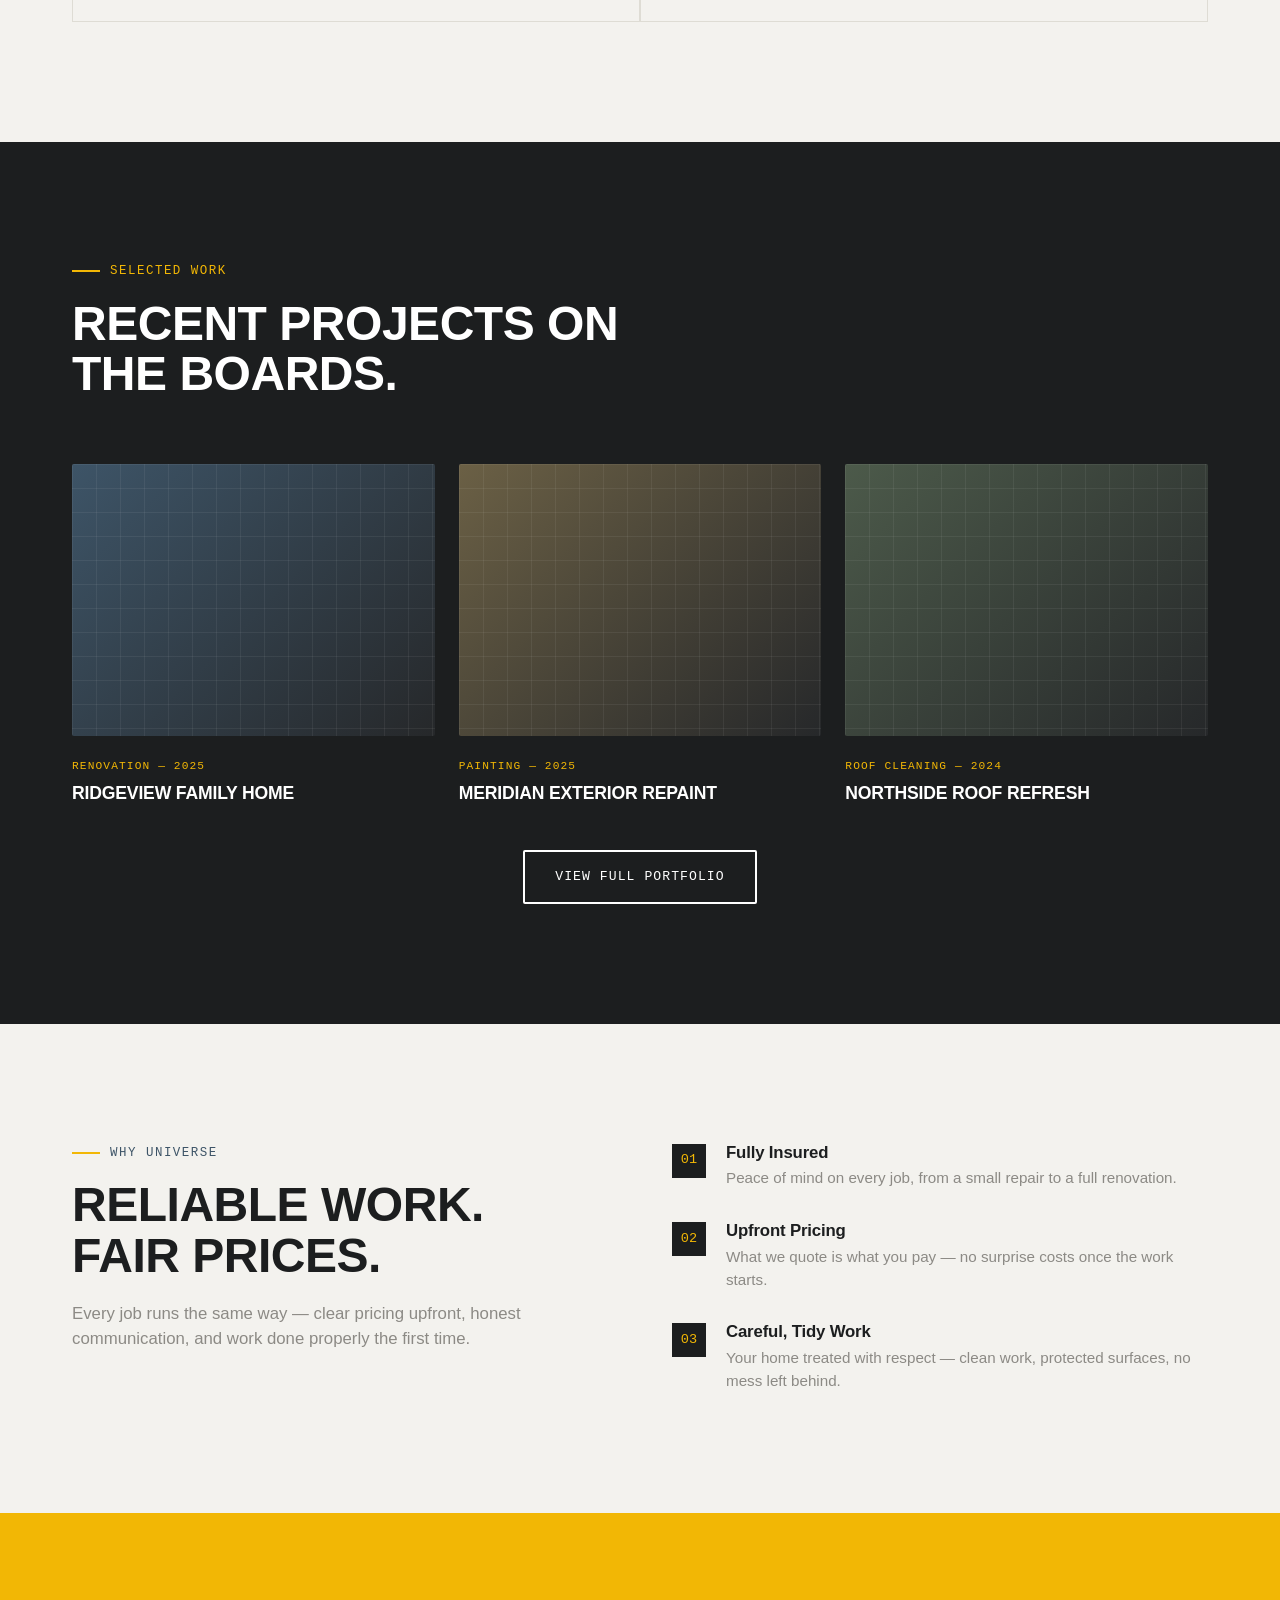
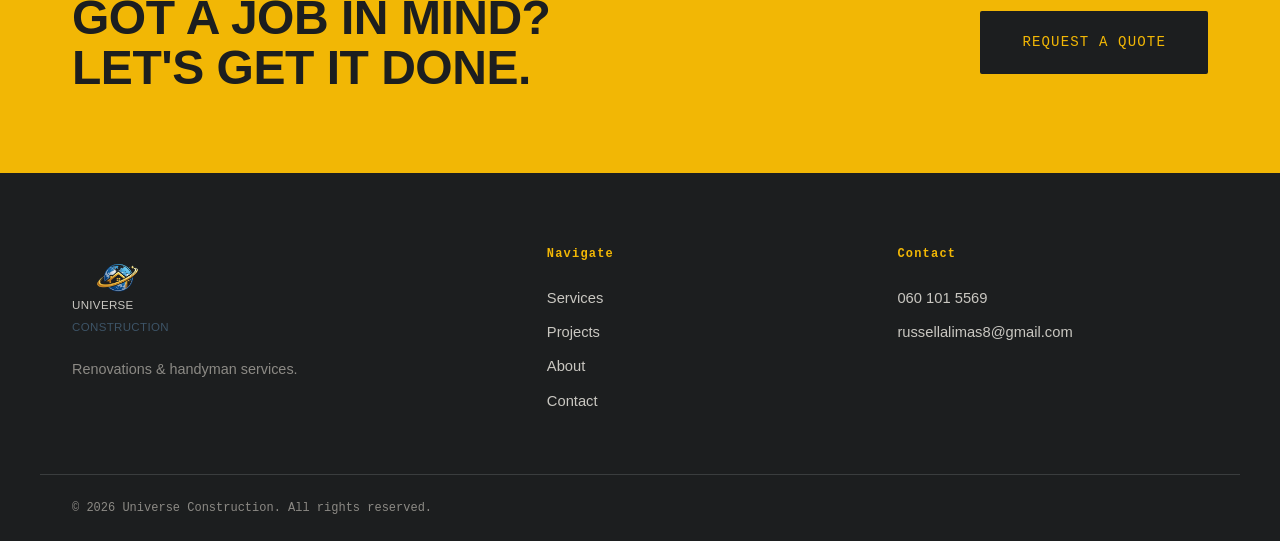
==== commit e4c4db9b: "Rewrite site for renovations & handyman services; fix broken homepage" ====
--- a/index.html
+++ b/index.html
@@ -3,21 +3,231 @@
 <head>
 <meta charset="UTF-8">
 <meta name="viewport" content="width=device-width, initial-scale=1.0">
-<title>Content Manager | Universe Construction</title>
-<script src="https://identity.netlify.com/v1/netlify-identity-widget.js"></script>
+<title>Universe Construction | Renovations &amp; Handyman Services</title>
+<meta name="description" content="Universe Construction — home renovations, handyman repairs, painting and roof cleaning, done right the first time.">
+<link rel="preconnect" href="https://fonts.googleapis.com">
+<link rel="preconnect" href="https://fonts.gstatic.com" crossorigin>
+<link href="https://fonts.googleapis.com/css2?family=Archivo+Black&family=Work+Sans:wght@400;500;600;700&family=JetBrains+Mono:wght@400;500&display=swap" rel="stylesheet">
+<link rel="stylesheet" href="css/styles.css">
 </head>
 <body>
-<script>
-  if (window.netlifyIdentity) {
-    window.netlifyIdentity.on("init", user => {
-      if (!user) {
-        window.netlifyIdentity.on("login", () => {
-          document.location.href = "/admin/";
-        });
-      }
-    });
-  }
-</script>
-<script src="https://unpkg.com/decap-cms@^3.0.0/dist/decap-cms.js"></script>
+
+<!-- ============ HEADER ============ -->
+<header class="site-header" id="siteHeader">
+  <div class="container header-inner">
+    <a href="index.html" class="logo">
+      <img src="images/logo-icon.png" alt="Universe Construction logo" class="logo-mark-img">
+      <span class="logo-text">UNIVERSE<br><span>CONSTRUCTION</span></span>
+    </a>
+    <nav class="main-nav" id="mainNav">
+      <a href="index.html" class="active">Home</a>
+      <a href="services.html">Services</a>
+      <a href="projects.html">Projects</a>
+      <a href="about.html">About</a>
+      <a href="contact.html">Contact</a>
+    </nav>
+    <a href="contact.html#quote" class="btn btn-primary nav-cta">Request a Quote</a>
+    <button class="nav-toggle" id="navToggle" aria-label="Toggle menu" aria-expanded="false">
+      <span></span><span></span><span></span>
+    </button>
+  </div>
+</header>
+
+<main>
+
+  <!-- ============ HERO ============ -->
+  <section class="hero">
+    <div class="blueprint-grid" aria-hidden="true"></div>
+    <div class="container hero-inner">
+      <p class="eyebrow"><span class="eyebrow-line"></span>RENOVATIONS &amp; HANDYMAN SERVICES</p>
+      <h1 class="hero-title">Home jobs done<br>right, first time.</h1>
+      <p class="hero-sub">Universe Construction handles renovations, repairs, painting and roof maintenance — reliable work, fair pricing, no half-finished jobs.</p>
+      <div class="hero-actions">
+        <a href="contact.html#quote" class="btn btn-primary">Request a Quote</a>
+        <a href="projects.html" class="btn btn-outline">View Our Work</a>
+      </div>
+    </div>
+    <div class="hero-specs" aria-hidden="true">
+      <div class="spec-line"><span>YRS EXPERIENCE</span><strong>5+</strong></div>
+      <div class="spec-line"><span>JOBS COMPLETED</span><strong>80+</strong></div>
+      <div class="spec-line"><span>RELIABILITY</span><strong>FULLY INSURED</strong></div>
+    </div>
+  </section>
+
+  <!-- ============ MARQUEE STRIP ============ -->
+  <div class="marquee-strip" aria-hidden="true">
+    <div class="marquee-track">
+      <span>HOME RENOVATIONS</span><span>◆</span>
+      <span>HANDYMAN &amp; REPAIRS</span><span>◆</span>
+      <span>PAINTING</span><span>◆</span>
+      <span>ROOF CLEANING</span><span>◆</span>
+      <span>PLUMBING &amp; ELECTRICAL</span><span>◆</span>
+      <span>HOME RENOVATIONS</span><span>◆</span>
+      <span>HANDYMAN &amp; REPAIRS</span><span>◆</span>
+      <span>PAINTING</span><span>◆</span>
+      <span>ROOF CLEANING</span><span>◆</span>
+      <span>PLUMBING &amp; ELECTRICAL</span><span>◆</span>
+    </div>
+  </div>
+
+  <!-- ============ SERVICES ============ -->
+  <section class="section services-section">
+    <div class="container">
+      <div class="section-head">
+        <p class="eyebrow"><span class="eyebrow-line"></span>WHAT WE DO</p>
+        <h2>Whatever the job,<br>we've got it covered.</h2>
+      </div>
+
+      <div class="services-grid">
+        <article class="service-card reveal">
+          <div class="service-card-top">
+            <span class="service-tag">SCOPE / 01</span>
+            <h3>Home Renovations</h3>
+          </div>
+          <p>Kitchens, bathrooms and living spaces renovated to fit how you actually use your home.</p>
+          <a href="services.html#residential" class="card-link">Learn more →</a>
+        </article>
+
+        <article class="service-card reveal">
+          <div class="service-card-top">
+            <span class="service-tag">SCOPE / 02</span>
+            <h3>Handyman &amp; Repairs</h3>
+          </div>
+          <p>Plumbing, electrical and general repairs fixed properly the first time — no job too small.</p>
+          <a href="services.html#commercial" class="card-link">Learn more →</a>
+        </article>
+
+        <article class="service-card reveal">
+          <div class="service-card-top">
+            <span class="service-tag">SCOPE / 03</span>
+            <h3>Painting</h3>
+          </div>
+          <p>Interior and exterior painting, prepped right and finished clean with no mess left behind.</p>
+          <a href="services.html#civil" class="card-link">Learn more →</a>
+        </article>
+
+        <article class="service-card reveal">
+          <div class="service-card-top">
+            <span class="service-tag">SCOPE / 04</span>
+            <h3>Roof Cleaning &amp; Maintenance</h3>
+          </div>
+          <p>Roof pressure cleaning and upkeep that protects your home and keeps it looking its best.</p>
+          <a href="services.html#management" class="card-link">Learn more →</a>
+        </article>
+      </div>
+    </div>
+  </section>
+
+  <!-- ============ FEATURED PROJECTS ============ -->
+  <section class="section projects-section dark-section">
+    <div class="container">
+      <div class="section-head light">
+        <p class="eyebrow"><span class="eyebrow-line"></span>SELECTED WORK</p>
+        <h2>Recent projects on<br>the boards.</h2>
+      </div>
+
+      <div class="projects-grid">
+        <article class="project-card reveal">
+          <div class="project-thumb thumb-1"></div>
+          <div class="project-info">
+            <span class="project-meta">RENOVATION — 2025</span>
+            <h3>Ridgeview Family Home</h3>
+          </div>
+        </article>
+        <article class="project-card reveal">
+          <div class="project-thumb thumb-2"></div>
+          <div class="project-info">
+            <span class="project-meta">PAINTING — 2025</span>
+            <h3>Meridian Exterior Repaint</h3>
+          </div>
+        </article>
+        <article class="project-card reveal">
+          <div class="project-thumb thumb-3"></div>
+          <div class="project-info">
+            <span class="project-meta">ROOF CLEANING — 2024</span>
+            <h3>Northside Roof Refresh</h3>
+          </div>
+        </article>
+      </div>
+
+      <div class="section-cta">
+        <a href="projects.html" class="btn btn-outline btn-outline-light">View Full Portfolio</a>
+      </div>
+    </div>
+  </section>
+
+  <!-- ============ WHY US / TRUST ============ -->
+  <section class="section trust-section">
+    <div class="container trust-inner">
+      <div class="trust-copy">
+        <p class="eyebrow"><span class="eyebrow-line"></span>WHY UNIVERSE</p>
+        <h2>Reliable work.<br>Fair prices.</h2>
+        <p class="trust-lead">Every job runs the same way — clear pricing upfront, honest communication, and work done properly the first time.</p>
+      </div>
+      <div class="trust-list">
+        <div class="trust-item">
+          <span class="trust-num">01</span>
+          <div>
+            <h4>Fully Insured</h4>
+            <p>Peace of mind on every job, from a small repair to a full renovation.</p>
+          </div>
+        </div>
+        <div class="trust-item">
+          <span class="trust-num">02</span>
+          <div>
+            <h4>Upfront Pricing</h4>
+            <p>What we quote is what you pay — no surprise costs once the work starts.</p>
+          </div>
+        </div>
+        <div class="trust-item">
+          <span class="trust-num">03</span>
+          <div>
+            <h4>Careful, Tidy Work</h4>
+            <p>Your home treated with respect — clean work, protected surfaces, no mess left behind.</p>
+          </div>
+        </div>
+      </div>
+    </div>
+  </section>
+
+  <!-- ============ CTA BAND ============ -->
+  <section class="cta-band">
+    <div class="container cta-band-inner">
+      <h2>Got a job in mind?<br>Let's get it done.</h2>
+      <a href="contact.html#quote" class="btn btn-primary btn-lg">Request a Quote</a>
+    </div>
+  </section>
+
+</main>
+
+<!-- ============ FOOTER ============ -->
+<footer class="site-footer">
+  <div class="container footer-inner">
+    <div class="footer-col">
+      <a href="index.html" class="logo">
+        <img src="images/logo-icon.png" alt="Universe Construction logo" class="logo-mark-img">
+        <span class="logo-text">UNIVERSE<br><span>CONSTRUCTION</span></span>
+      </a>
+      <p class="footer-tag">Renovations &amp; handyman services.</p>
+    </div>
+    <div class="footer-col">
+      <h5>Navigate</h5>
+      <a href="services.html">Services</a>
+      <a href="projects.html">Projects</a>
+      <a href="about.html">About</a>
+      <a href="contact.html">Contact</a>
+    </div>
+    <div class="footer-col">
+      <h5>Contact</h5>
+      <a href="tel:+27601015569">060 101 5569</a>
+      <a href="mailto:russellalimas8@gmail.com">russellalimas8@gmail.com</a>
+    </div>
+  </div>
+  <div class="container footer-bottom">
+    <span>© <span id="year"></span> Universe Construction. All rights reserved.</span>
+  </div>
+</footer>
+
+<script src="js/main.js"></script>
 </body>
-</html>
+</html>
--- a/css/styles.css
+++ b/css/styles.css
@@ -0,0 +1,732 @@
+/* ==========================================================================
+   UNIVERSE CONSTRUCTION — DESIGN SYSTEM
+   Palette: charcoal graphite + safety yellow (blueprint/site-signage theme)
+   ========================================================================== */
+
+:root {
+  /* Colors */
+  --color-charcoal: #1C1E1F;      /* primary dark / bg */
+  --color-charcoal-2: #26282A;    /* elevated dark surface */
+  --color-concrete: #8C8A85;      /* muted grey text on light */
+  --color-off-white: #F3F2EE;     /* light bg */
+  --color-white: #FFFFFF;
+  --color-safety-yellow: #F2B705; /* primary accent */
+  --color-steel-blue: #3D5467;    /* secondary accent */
+  --color-line: #DEDCD4;          /* hairline on light */
+  --color-line-dark: #3A3D3E;     /* hairline on dark */
+
+  /* Type */
+  --font-display: 'Archivo Black', sans-serif;
+  --font-body: 'Work Sans', sans-serif;
+  --font-mono: 'JetBrains Mono', monospace;
+
+  /* Layout */
+  --container-w: 1200px;
+  --section-pad: 120px;
+}
+
+/* ---------- Reset ---------- */
+* { margin: 0; padding: 0; box-sizing: border-box; }
+html { scroll-behavior: smooth; }
+body {
+  font-family: var(--font-body);
+  color: var(--color-charcoal);
+  background: var(--color-off-white);
+  line-height: 1.5;
+  -webkit-font-smoothing: antialiased;
+}
+img { max-width: 100%; display: block; }
+a { color: inherit; text-decoration: none; }
+ul { list-style: none; }
+button { font-family: inherit; cursor: pointer; }
+
+@media (prefers-reduced-motion: reduce) {
+  *, *::before, *::after { animation-duration: 0.01ms !important; transition-duration: 0.01ms !important; scroll-behavior: auto !important; }
+}
+
+:focus-visible {
+  outline: 3px solid var(--color-safety-yellow);
+  outline-offset: 3px;
+}
+
+.container {
+  max-width: var(--container-w);
+  margin: 0 auto;
+  padding: 0 32px;
+}
+
+/* ---------- Typography ---------- */
+h1, h2, h3, h4 {
+  font-family: var(--font-display);
+  line-height: 1.05;
+  letter-spacing: -0.01em;
+  text-transform: uppercase;
+}
+h2 { font-size: clamp(2rem, 4vw, 3rem); }
+h3 { font-size: 1.35rem; }
+h4 { font-size: 1.05rem; }
+p { color: var(--color-concrete); }
+
+.eyebrow {
+  display: flex;
+  align-items: center;
+  gap: 10px;
+  font-family: var(--font-mono);
+  font-size: 0.78rem;
+  font-weight: 500;
+  letter-spacing: 0.12em;
+  color: var(--color-steel-blue);
+  margin-bottom: 18px;
+}
+.eyebrow-line {
+  width: 28px;
+  height: 2px;
+  background: var(--color-safety-yellow);
+  display: inline-block;
+}
+.section-head.light .eyebrow { color: var(--color-safety-yellow); }
+.section-head.light h2 { color: var(--color-white); }
+
+/* ---------- Buttons ---------- */
+.btn {
+  display: inline-flex;
+  align-items: center;
+  justify-content: center;
+  gap: 8px;
+  padding: 15px 30px;
+  font-family: var(--font-mono);
+  font-size: 0.82rem;
+  font-weight: 500;
+  letter-spacing: 0.08em;
+  text-transform: uppercase;
+  border-radius: 2px;
+  border: 2px solid transparent;
+  transition: all 0.2s ease;
+  white-space: nowrap;
+}
+.btn-primary {
+  background: var(--color-safety-yellow);
+  color: var(--color-charcoal);
+  border-color: var(--color-safety-yellow);
+}
+.btn-primary:hover { background: transparent; color: var(--color-safety-yellow); }
+.btn-outline {
+  background: transparent;
+  color: var(--color-charcoal);
+  border-color: var(--color-charcoal);
+}
+.btn-outline:hover { background: var(--color-charcoal); color: var(--color-white); }
+.btn-outline-light { color: var(--color-white); border-color: var(--color-white); }
+.btn-outline-light:hover { background: var(--color-white); color: var(--color-charcoal); }
+.btn-lg { padding: 19px 40px; font-size: 0.88rem; }
+
+/* ---------- Header ---------- */
+.site-header {
+  position: sticky;
+  top: 0;
+  z-index: 100;
+  background: rgba(243, 242, 238, 0.92);
+  backdrop-filter: blur(8px);
+  border-bottom: 1px solid var(--color-line);
+}
+.header-inner {
+  display: flex;
+  align-items: center;
+  justify-content: space-between;
+  gap: 24px;
+  padding-top: 16px;
+  padding-bottom: 16px;
+}
+.logo {
+  display: flex;
+  align-items: center;
+  gap: 12px;
+  flex-shrink: 0;
+}
+.logo-mark-img {
+  height: 42px;
+  width: auto;
+  flex-shrink: 0;
+}
+.logo-text {
+  font-family: var(--font-display);
+  font-size: 0.72rem;
+  line-height: 1.25;
+  letter-spacing: 0.03em;
+}
+.logo-text span { color: var(--color-steel-blue); }
+
+.main-nav { display: flex; gap: 32px; margin-left: auto; }
+.main-nav a {
+  font-family: var(--font-mono);
+  font-size: 0.82rem;
+  letter-spacing: 0.04em;
+  text-transform: uppercase;
+  padding-bottom: 4px;
+  border-bottom: 2px solid transparent;
+  transition: border-color 0.2s ease;
+}
+.main-nav a:hover, .main-nav a.active { border-color: var(--color-safety-yellow); }
+
+.nav-cta { margin-left: 8px; }
+.nav-toggle {
+  display: none;
+  flex-direction: column;
+  gap: 5px;
+  background: none;
+  border: none;
+  padding: 6px;
+}
+.nav-toggle span { width: 24px; height: 2px; background: var(--color-charcoal); }
+
+/* ---------- Hero ---------- */
+.hero {
+  position: relative;
+  padding: 90px 0 60px;
+  background: var(--color-off-white);
+  overflow: hidden;
+}
+.blueprint-grid {
+  position: absolute;
+  inset: 0;
+  background-image:
+    linear-gradient(var(--color-line) 1px, transparent 1px),
+    linear-gradient(90deg, var(--color-line) 1px, transparent 1px);
+  background-size: 48px 48px;
+  opacity: 0.5;
+  mask-image: linear-gradient(to bottom, black, transparent 85%);
+}
+.hero-inner { position: relative; max-width: 780px; }
+.hero-title {
+  font-size: clamp(2.6rem, 6vw, 4.6rem);
+  margin-bottom: 24px;
+}
+.hero-sub {
+  font-size: 1.1rem;
+  max-width: 520px;
+  margin-bottom: 36px;
+}
+.hero-actions { display: flex; gap: 16px; flex-wrap: wrap; margin-bottom: 64px; }
+
+.hero-specs {
+  position: relative;
+  display: flex;
+  gap: 48px;
+  flex-wrap: wrap;
+  border-top: 1px solid var(--color-line);
+  padding-top: 28px;
+}
+.spec-line { display: flex; flex-direction: column; gap: 6px; }
+.spec-line span {
+  font-family: var(--font-mono);
+  font-size: 0.7rem;
+  letter-spacing: 0.08em;
+  color: var(--color-concrete);
+}
+.spec-line strong {
+  font-family: var(--font-display);
+  font-size: 1.5rem;
+  color: var(--color-charcoal);
+}
+
+/* ---------- Marquee ---------- */
+.marquee-strip {
+  background: var(--color-charcoal);
+  color: var(--color-safety-yellow);
+  overflow: hidden;
+  padding: 14px 0;
+  border-top: 1px solid var(--color-line-dark);
+  border-bottom: 1px solid var(--color-line-dark);
+}
+.marquee-track {
+  display: flex;
+  gap: 28px;
+  white-space: nowrap;
+  width: max-content;
+  animation: marquee 28s linear infinite;
+  font-family: var(--font-mono);
+  font-size: 0.82rem;
+  letter-spacing: 0.1em;
+}
+.marquee-track span:nth-child(odd) { color: var(--color-concrete); }
+@keyframes marquee {
+  from { transform: translateX(0); }
+  to { transform: translateX(-50%); }
+}
+
+/* ---------- Sections generic ---------- */
+.section { padding: var(--section-pad) 0; }
+.section-head { max-width: 620px; margin-bottom: 64px; }
+.section-cta { margin-top: 48px; text-align: center; }
+.dark-section { background: var(--color-charcoal); color: var(--color-white); }
+.dark-section p { color: #B7B5AF; }
+
+/* ---------- Services grid ---------- */
+.services-grid {
+  display: grid;
+  grid-template-columns: repeat(2, 1fr);
+  gap: 2px;
+  background: var(--color-line);
+  border: 1px solid var(--color-line);
+}
+.service-card {
+  background: var(--color-off-white);
+  padding: 40px;
+  display: flex;
+  flex-direction: column;
+  gap: 16px;
+  transition: background 0.25s ease;
+}
+.service-card:hover { background: var(--color-white); }
+.service-card-top { display: flex; flex-direction: column; gap: 10px; }
+.service-tag {
+  font-family: var(--font-mono);
+  font-size: 0.72rem;
+  letter-spacing: 0.1em;
+  color: var(--color-safety-yellow);
+  background: var(--color-charcoal);
+  width: fit-content;
+  padding: 4px 9px;
+}
+.card-link {
+  font-family: var(--font-mono);
+  font-size: 0.8rem;
+  letter-spacing: 0.04em;
+  color: var(--color-steel-blue);
+  margin-top: auto;
+}
+.card-link:hover { color: var(--color-charcoal); }
+
+/* ---------- Projects grid ---------- */
+.projects-grid {
+  display: grid;
+  grid-template-columns: repeat(3, 1fr);
+  gap: 24px;
+}
+.project-thumb {
+  aspect-ratio: 4/3;
+  border-radius: 2px;
+  background: linear-gradient(135deg, var(--color-steel-blue), var(--color-charcoal-2));
+  position: relative;
+  overflow: hidden;
+}
+.project-thumb::after {
+  content: '';
+  position: absolute; inset: 0;
+  background-image: linear-gradient(rgba(255,255,255,0.06) 1px, transparent 1px), linear-gradient(90deg, rgba(255,255,255,0.06) 1px, transparent 1px);
+  background-size: 24px 24px;
+}
+.thumb-2 { background: linear-gradient(135deg, #6B6045, var(--color-charcoal-2)); }
+.thumb-3 { background: linear-gradient(135deg, #4C5A4A, var(--color-charcoal-2)); }
+.project-info { padding-top: 16px; }
+.project-meta {
+  font-family: var(--font-mono);
+  font-size: 0.7rem;
+  letter-spacing: 0.1em;
+  color: var(--color-safety-yellow);
+}
+.project-info h3 { color: var(--color-white); margin-top: 8px; font-size: 1.1rem; }
+
+/* ---------- Trust section ---------- */
+.trust-inner {
+  display: grid;
+  grid-template-columns: 1fr 1fr;
+  gap: 64px;
+}
+.trust-lead { margin-top: 20px; font-size: 1.05rem; }
+.trust-list { display: flex; flex-direction: column; gap: 32px; }
+.trust-item { display: flex; gap: 20px; }
+.trust-num {
+  font-family: var(--font-mono);
+  font-size: 0.85rem;
+  color: var(--color-safety-yellow);
+  background: var(--color-charcoal);
+  height: 34px; width: 34px;
+  display: flex; align-items: center; justify-content: center;
+  flex-shrink: 0;
+}
+.trust-item h4 { text-transform: none; margin-bottom: 6px; }
+.trust-item p { font-size: 0.95rem; }
+
+/* ---------- CTA band ---------- */
+.cta-band { background: var(--color-safety-yellow); padding: 80px 0; }
+.cta-band-inner {
+  display: flex;
+  align-items: center;
+  justify-content: space-between;
+  gap: 24px;
+  flex-wrap: wrap;
+}
+.cta-band h2 { color: var(--color-charcoal); }
+.cta-band .btn-primary { background: var(--color-charcoal); color: var(--color-safety-yellow); border-color: var(--color-charcoal); }
+.cta-band .btn-primary:hover { background: transparent; color: var(--color-charcoal); }
+
+/* ---------- Footer ---------- */
+.site-footer { background: var(--color-charcoal); color: var(--color-white); padding-top: 72px; }
+.footer-inner {
+  display: grid;
+  grid-template-columns: 1.4fr 1fr 1fr;
+  gap: 40px;
+  padding-bottom: 56px;
+  border-bottom: 1px solid var(--color-line-dark);
+}
+.footer-tag { color: var(--color-concrete); margin-top: 16px; font-size: 0.9rem; }
+.footer-col h5 {
+  font-family: var(--font-mono);
+  font-size: 0.75rem;
+  letter-spacing: 0.1em;
+  color: var(--color-safety-yellow);
+  margin-bottom: 18px;
+}
+.footer-col a { display: block; color: #C9C7C1; font-size: 0.92rem; padding: 6px 0; }
+.footer-col a:hover { color: var(--color-safety-yellow); }
+.footer-bottom {
+  padding: 24px 32px;
+  font-family: var(--font-mono);
+  font-size: 0.75rem;
+  color: var(--color-concrete);
+}
+
+/* ---------- Scroll reveal ---------- */
+.reveal { opacity: 0; transform: translateY(24px); transition: opacity 0.6s ease, transform 0.6s ease; }
+.reveal.in-view { opacity: 1; transform: translateY(0); }
+
+/* ---------- Page hero (inner pages) ---------- */
+.page-hero {
+  position: relative;
+  padding: 100px 0 64px;
+  background: var(--color-off-white);
+  overflow: hidden;
+  border-bottom: 1px solid var(--color-line);
+}
+.page-title {
+  font-size: clamp(2.4rem, 5vw, 3.6rem);
+  margin: 18px 0 16px;
+}
+.page-lead {
+  font-size: 1.1rem;
+  max-width: 540px;
+}
+
+/* ---------- Service detail rows ---------- */
+.service-detail { padding: 88px 0; border-bottom: 1px solid var(--color-line); }
+.service-detail.alt { background: var(--color-white); }
+.service-detail-inner {
+  display: grid;
+  grid-template-columns: 200px 1fr;
+  gap: 48px;
+}
+.service-detail-content h2 { margin-bottom: 18px; }
+.service-detail-lead { font-size: 1.05rem; max-width: 620px; margin-bottom: 32px; }
+.service-detail-list {
+  display: grid;
+  grid-template-columns: 1fr 1fr;
+  gap: 12px 32px;
+  max-width: 640px;
+}
+.service-detail-list li {
+  position: relative;
+  padding-left: 22px;
+  font-size: 0.95rem;
+  color: var(--color-charcoal);
+}
+.service-detail-list li::before {
+  content: '';
+  position: absolute;
+  left: 0; top: 9px;
+  width: 10px; height: 2px;
+  background: var(--color-safety-yellow);
+}
+
+/* ---------- About: story ---------- */
+.about-story-inner {
+  display: grid;
+  grid-template-columns: 1.1fr 0.9fr;
+  gap: 64px;
+  align-items: start;
+}
+.about-story-copy h2 { margin: 18px 0 20px; }
+.about-story-copy p { margin-bottom: 16px; font-size: 1.02rem; }
+.about-stats {
+  display: grid;
+  grid-template-columns: 1fr 1fr;
+  gap: 2px;
+  background: var(--color-line);
+  border: 1px solid var(--color-line);
+}
+.about-stat {
+  background: var(--color-white);
+  padding: 28px 24px;
+  display: flex;
+  flex-direction: column;
+  gap: 8px;
+}
+.about-stat strong {
+  font-family: var(--font-display);
+  font-size: 2rem;
+  color: var(--color-charcoal);
+}
+.about-stat span {
+  font-family: var(--font-mono);
+  font-size: 0.72rem;
+  letter-spacing: 0.06em;
+  color: var(--color-concrete);
+  text-transform: uppercase;
+}
+
+/* ---------- About: values ---------- */
+.values-grid {
+  display: grid;
+  grid-template-columns: repeat(3, 1fr);
+  gap: 32px;
+}
+.value-card { display: flex; flex-direction: column; gap: 16px; }
+.value-card h3 { color: var(--color-white); text-transform: none; }
+.value-card p { font-size: 0.95rem; }
+
+/* ---------- About: team ---------- */
+.team-grid {
+  display: grid;
+  grid-template-columns: repeat(3, 1fr);
+  gap: 32px;
+}
+.team-photo {
+  aspect-ratio: 1;
+  border-radius: 2px;
+  margin-bottom: 20px;
+  background: linear-gradient(135deg, var(--color-steel-blue), var(--color-charcoal));
+  position: relative;
+  overflow: hidden;
+}
+.team-photo::after {
+  content: '';
+  position: absolute; inset: 0;
+  background-image: linear-gradient(rgba(255,255,255,0.07) 1px, transparent 1px), linear-gradient(90deg, rgba(255,255,255,0.07) 1px, transparent 1px);
+  background-size: 20px 20px;
+}
+.photo-2 { background: linear-gradient(135deg, #6B6045, var(--color-charcoal)); }
+.photo-3 { background: linear-gradient(135deg, #4C5A4A, var(--color-charcoal)); }
+.team-card h4 { text-transform: none; font-size: 1.1rem; margin-bottom: 6px; }
+.team-role {
+  font-family: var(--font-mono);
+  font-size: 0.8rem;
+  color: var(--color-concrete);
+}
+
+/* ---------- Gallery: filter bar ---------- */
+.filter-bar {
+  display: flex;
+  gap: 10px;
+  flex-wrap: wrap;
+  margin-bottom: 48px;
+  border-bottom: 1px solid var(--color-line);
+  padding-bottom: 32px;
+}
+.filter-btn {
+  background: transparent;
+  border: 2px solid var(--color-line);
+  color: var(--color-concrete);
+  font-family: var(--font-mono);
+  font-size: 0.78rem;
+  letter-spacing: 0.06em;
+  text-transform: uppercase;
+  padding: 10px 20px;
+  border-radius: 2px;
+  transition: all 0.2s ease;
+}
+.filter-btn:hover { border-color: var(--color-charcoal); color: var(--color-charcoal); }
+.filter-btn.active {
+  background: var(--color-charcoal);
+  border-color: var(--color-charcoal);
+  color: var(--color-safety-yellow);
+}
+
+/* ---------- Gallery grid ---------- */
+.gallery-grid {
+  display: grid;
+  grid-template-columns: repeat(3, 1fr);
+  gap: 32px;
+}
+.gallery-card { transition: opacity 0.25s ease, transform 0.25s ease; }
+.gallery-card.hidden-card { display: none; }
+.gallery-thumb {
+  aspect-ratio: 4/3;
+  border-radius: 2px;
+  position: relative;
+  overflow: hidden;
+  background: linear-gradient(135deg, var(--color-steel-blue), var(--color-charcoal-2));
+  margin-bottom: 18px;
+}
+.gallery-thumb::after {
+  content: '';
+  position: absolute; inset: 0;
+  background-image: linear-gradient(rgba(255,255,255,0.07) 1px, transparent 1px), linear-gradient(90deg, rgba(255,255,255,0.07) 1px, transparent 1px);
+  background-size: 24px 24px;
+}
+.thumb-4 { background: linear-gradient(135deg, #6B4A45, var(--color-charcoal-2)); }
+.thumb-5 { background: linear-gradient(135deg, #4A5A6B, var(--color-charcoal-2)); }
+.thumb-6 { background: linear-gradient(135deg, #5A5245, var(--color-charcoal-2)); }
+.gallery-info h3 { font-size: 1.1rem; margin: 10px 0 8px; }
+.gallery-info p { font-size: 0.92rem; }
+.project-meta.meta-dark { color: var(--color-steel-blue); background: none; }
+.gallery-loading {
+  grid-column: 1 / -1;
+  text-align: center;
+  padding: 60px 0;
+  font-family: var(--font-mono);
+  font-size: 0.85rem;
+  color: var(--color-concrete);
+}
+.gallery-thumb img {
+  width: 100%;
+  height: 100%;
+  object-fit: cover;
+  display: block;
+}
+.gallery-empty {
+  text-align: center;
+  padding: 40px 0;
+  font-family: var(--font-mono);
+  font-size: 0.85rem;
+  letter-spacing: 0.04em;
+}
+
+/* ---------- Contact page ---------- */
+.contact-inner {
+  display: grid;
+  grid-template-columns: 0.8fr 1.2fr;
+  gap: 64px;
+  align-items: start;
+}
+.contact-details h2, .contact-form-wrap h2 { margin-bottom: 24px; }
+.contact-detail-item {
+  display: flex;
+  flex-direction: column;
+  gap: 4px;
+  padding: 20px 0;
+  border-bottom: 1px solid var(--color-line);
+}
+.detail-label {
+  font-family: var(--font-mono);
+  font-size: 0.7rem;
+  letter-spacing: 0.1em;
+  color: var(--color-safety-yellow);
+  background: var(--color-charcoal);
+  width: fit-content;
+  padding: 3px 8px;
+  margin-bottom: 6px;
+}
+.contact-detail-item a, .contact-detail-item span:last-child { font-size: 1.02rem; color: var(--color-charcoal); }
+.contact-detail-item a:hover { color: var(--color-steel-blue); }
+
+.form-lead { margin-bottom: 32px; }
+
+/* ---------- Form fields ---------- */
+.form-row {
+  display: grid;
+  grid-template-columns: 1fr 1fr;
+  gap: 24px;
+}
+.form-field {
+  display: flex;
+  flex-direction: column;
+  margin-bottom: 22px;
+}
+.form-field label {
+  font-family: var(--font-mono);
+  font-size: 0.78rem;
+  letter-spacing: 0.05em;
+  text-transform: uppercase;
+  color: var(--color-charcoal);
+  margin-bottom: 8px;
+}
+.req { color: var(--color-safety-yellow); }
+.form-field input,
+.form-field select,
+.form-field textarea {
+  font-family: var(--font-body);
+  font-size: 0.98rem;
+  padding: 13px 14px;
+  border: 2px solid var(--color-line);
+  border-radius: 2px;
+  background: var(--color-white);
+  color: var(--color-charcoal);
+  transition: border-color 0.2s ease;
+}
+.form-field input:focus,
+.form-field select:focus,
+.form-field textarea:focus {
+  outline: none;
+  border-color: var(--color-steel-blue);
+}
+.form-field textarea { resize: vertical; min-height: 120px; }
+.field-error {
+  display: none;
+  font-family: var(--font-mono);
+  font-size: 0.75rem;
+  color: #C0392B;
+  margin-top: 6px;
+}
+.form-field.invalid input,
+.form-field.invalid select,
+.form-field.invalid textarea {
+  border-color: #C0392B;
+}
+.form-field.invalid .field-error { display: block; }
+
+.form-submit { margin-top: 8px; }
+.form-error {
+  margin-top: 20px;
+  padding: 16px 18px;
+  background: #FBEAE8;
+  border: 2px solid #C0392B;
+  font-size: 0.92rem;
+  color: var(--color-charcoal);
+}
+.form-submit:disabled { opacity: 0.6; cursor: not-allowed; }
+.form-success {
+  margin-top: 20px;
+  padding: 16px 18px;
+  background: var(--color-off-white);
+  border: 2px solid var(--color-safety-yellow);
+  font-size: 0.92rem;
+  color: var(--color-charcoal);
+}
+
+/* ==========================================================================
+   RESPONSIVE
+   ========================================================================== */
+@media (max-width: 900px) {
+  :root { --section-pad: 80px; }
+  .main-nav { display: none; }
+  .nav-cta { display: none; }
+  .nav-toggle { display: flex; }
+  .services-grid { grid-template-columns: 1fr; }
+  .projects-grid { grid-template-columns: 1fr; }
+  .trust-inner { grid-template-columns: 1fr; }
+  .footer-inner { grid-template-columns: 1fr; }
+  .hero-specs { gap: 32px; }
+  .service-detail-inner { grid-template-columns: 1fr; gap: 20px; }
+  .service-detail-list { grid-template-columns: 1fr; }
+  .about-story-inner { grid-template-columns: 1fr; gap: 32px; }
+  .values-grid { grid-template-columns: 1fr; }
+  .team-grid { grid-template-columns: 1fr; }
+  .gallery-grid { grid-template-columns: 1fr; }
+  .contact-inner { grid-template-columns: 1fr; gap: 40px; }
+  .form-row { grid-template-columns: 1fr; gap: 0; }
+}
+
+@media (max-width: 900px) {
+  .main-nav.open {
+    display: flex;
+    flex-direction: column;
+    position: absolute;
+    top: 100%;
+    left: 0;
+    right: 0;
+    background: var(--color-off-white);
+    border-bottom: 1px solid var(--color-line);
+    padding: 24px 32px;
+    gap: 18px;
+  }
+}
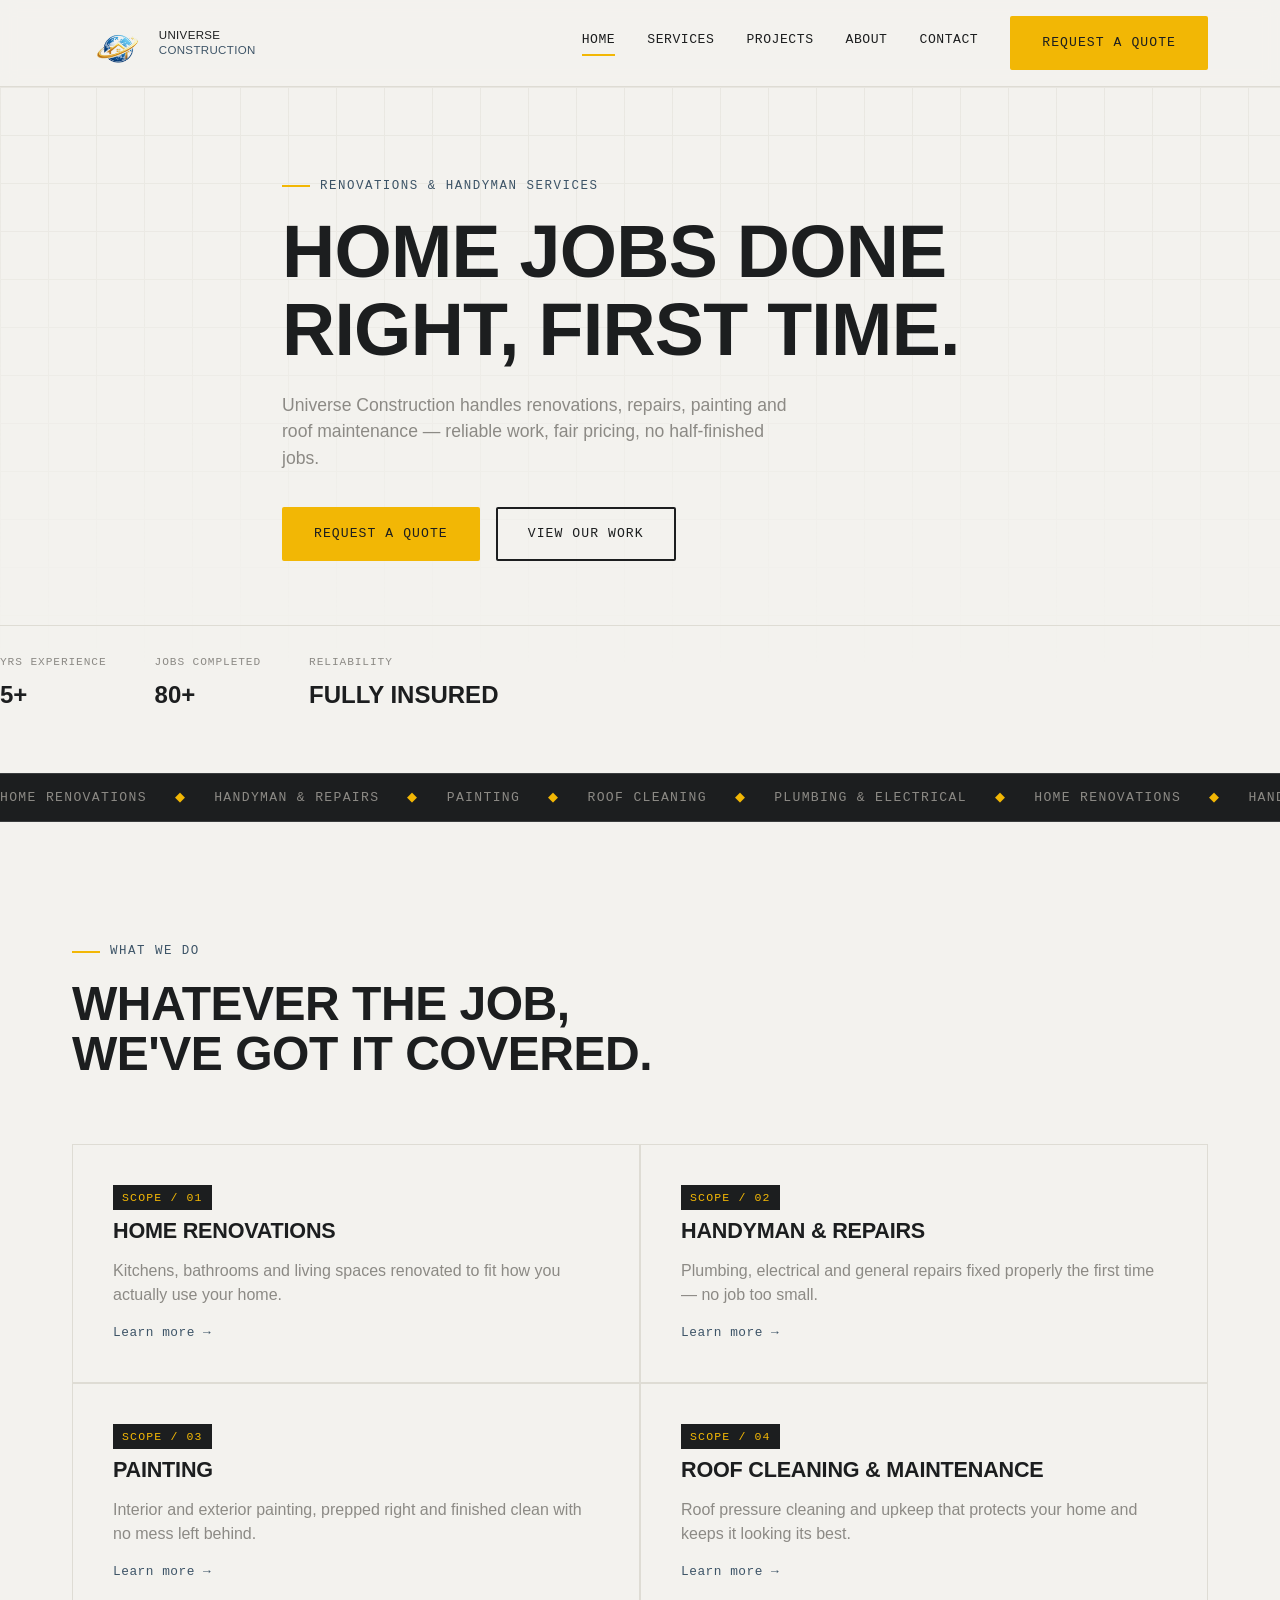
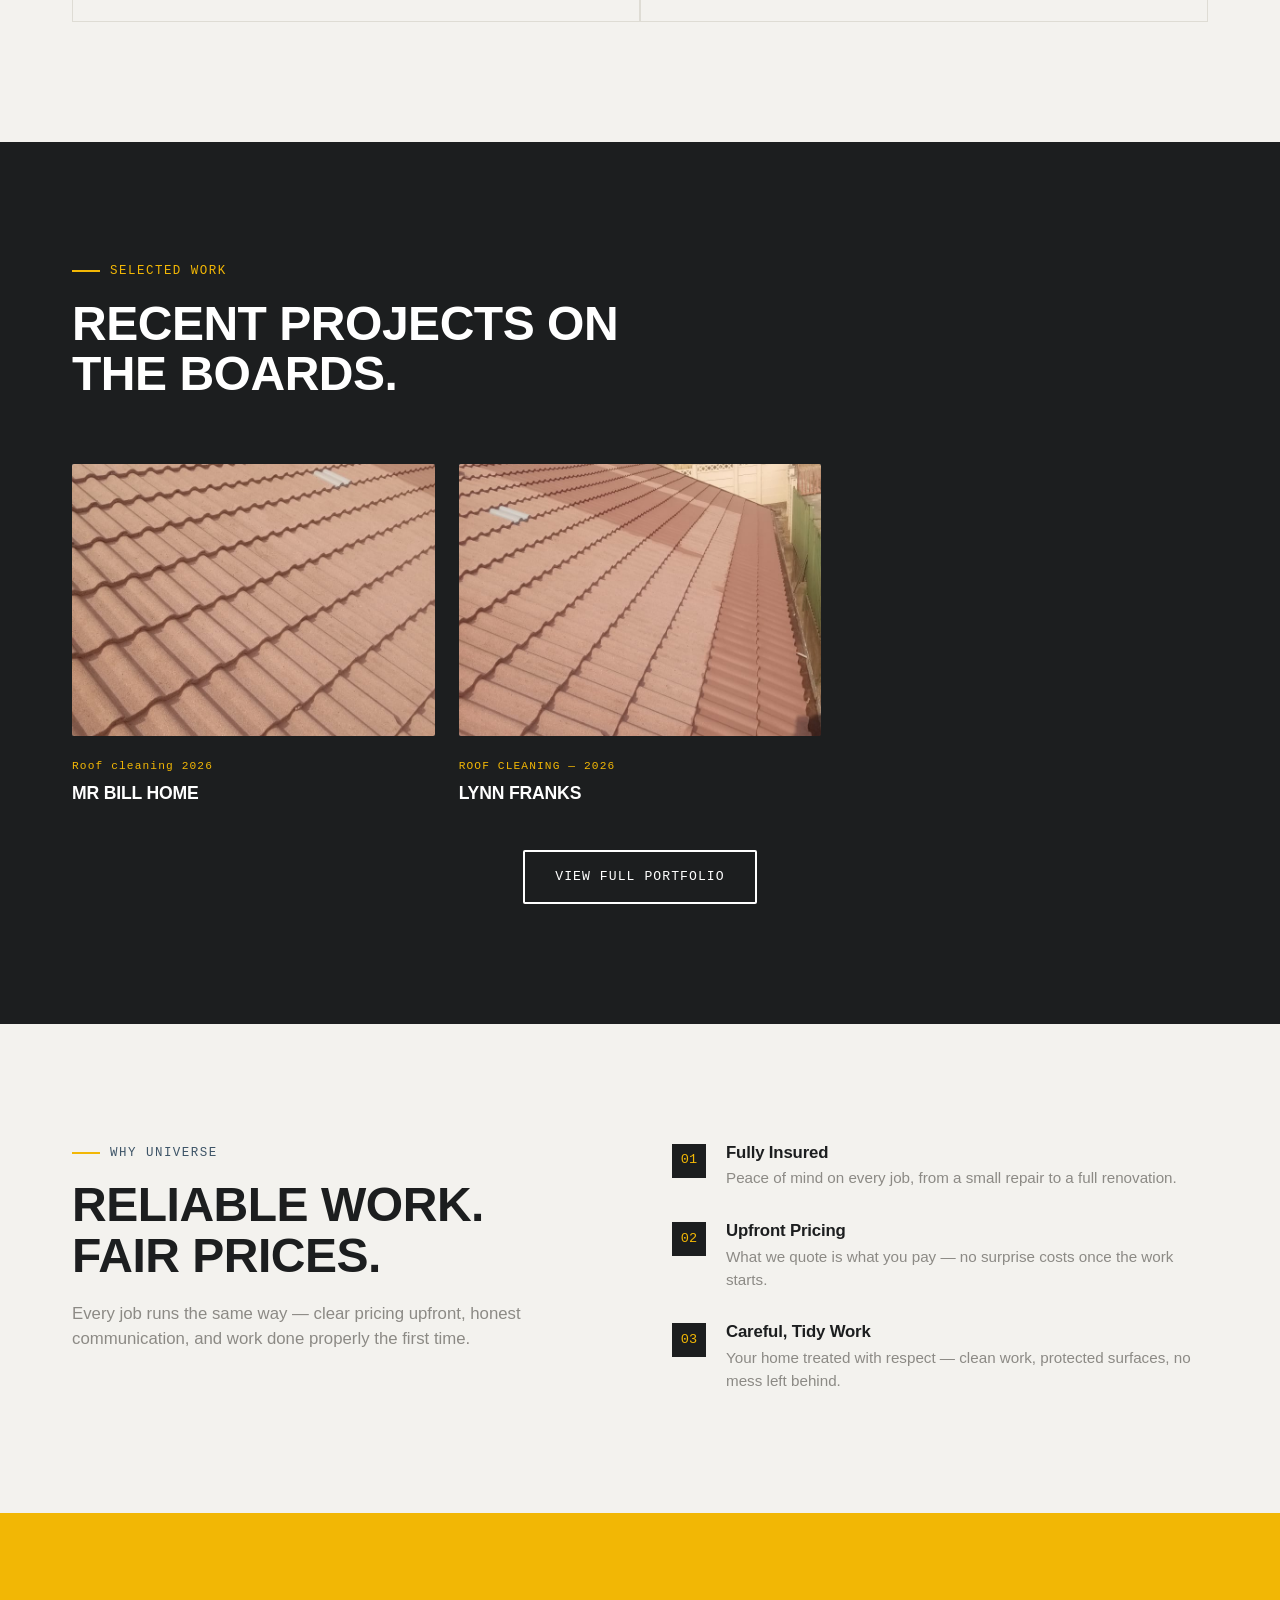
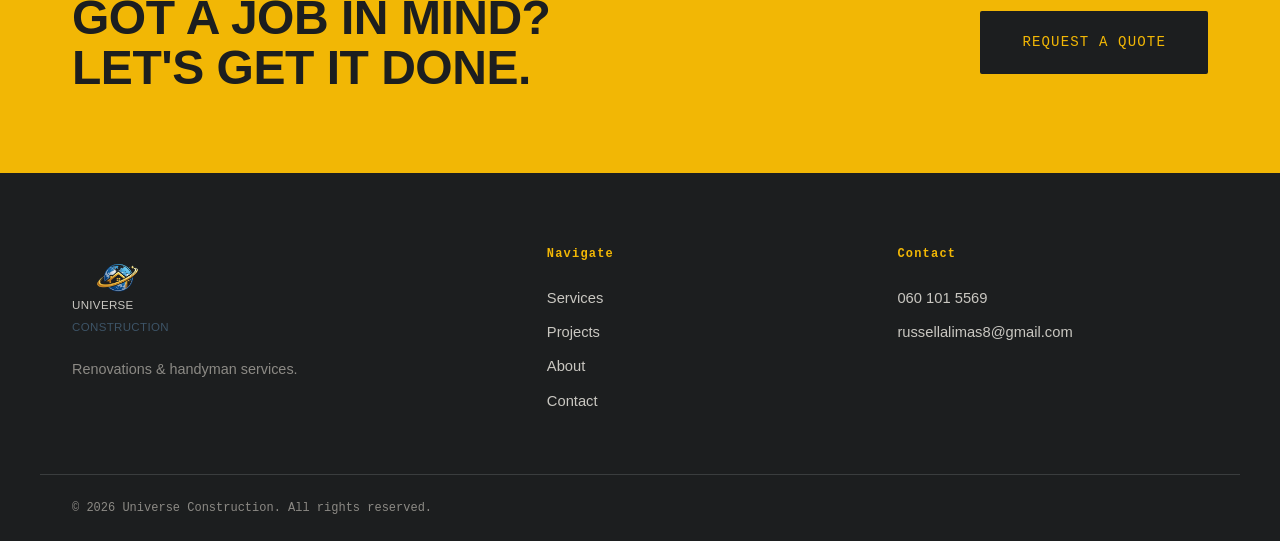
==== commit be1ddd31: "Show real projects dynamically on homepage instead of placeholders" ====
--- a/index.html
+++ b/index.html
@@ -126,28 +126,8 @@
         <h2>Recent projects on<br>the boards.</h2>
       </div>
 
-      <div class="projects-grid">
-        <article class="project-card reveal">
-          <div class="project-thumb thumb-1"></div>
-          <div class="project-info">
-            <span class="project-meta">RENOVATION — 2025</span>
-            <h3>Ridgeview Family Home</h3>
-          </div>
-        </article>
-        <article class="project-card reveal">
-          <div class="project-thumb thumb-2"></div>
-          <div class="project-info">
-            <span class="project-meta">PAINTING — 2025</span>
-            <h3>Meridian Exterior Repaint</h3>
-          </div>
-        </article>
-        <article class="project-card reveal">
-          <div class="project-thumb thumb-3"></div>
-          <div class="project-info">
-            <span class="project-meta">ROOF CLEANING — 2024</span>
-            <h3>Northside Roof Refresh</h3>
-          </div>
-        </article>
+      <div class="projects-grid" id="featuredProjectsGrid">
+        <p class="gallery-loading">Loading projects...</p>
       </div>
 
       <div class="section-cta">
--- a/css/styles.css
+++ b/css/styles.css
@@ -318,6 +318,14 @@
 }
 .thumb-2 { background: linear-gradient(135deg, #6B6045, var(--color-charcoal-2)); }
 .thumb-3 { background: linear-gradient(135deg, #4C5A4A, var(--color-charcoal-2)); }
+.project-thumb img {
+  width: 100%;
+  height: 100%;
+  object-fit: cover;
+  display: block;
+  position: relative;
+  z-index: 1;
+}
 .project-info { padding-top: 16px; }
 .project-meta {
   font-family: var(--font-mono);
@@ -415,6 +423,17 @@
   display: grid;
   grid-template-columns: 200px 1fr;
   gap: 48px;
+}
+.service-detail-inner.has-image {
+  grid-template-columns: 200px 1fr 320px;
+  align-items: center;
+}
+.service-detail-image img {
+  width: 100%;
+  aspect-ratio: 4 / 3;
+  object-fit: cover;
+  border-radius: 4px;
+  display: block;
 }
 .service-detail-content h2 { margin-bottom: 18px; }
 .service-detail-lead { font-size: 1.05rem; max-width: 620px; margin-bottom: 32px; }
@@ -582,6 +601,36 @@
   height: 100%;
   object-fit: cover;
   display: block;
+}
+.gallery-thumb-strip {
+  display: flex;
+  gap: 6px;
+  margin-top: -8px;
+  margin-bottom: 18px;
+  flex-wrap: wrap;
+}
+.gallery-thumb-mini {
+  width: 44px;
+  height: 34px;
+  padding: 0;
+  border: 2px solid transparent;
+  border-radius: 3px;
+  overflow: hidden;
+  cursor: pointer;
+  background: none;
+  opacity: 0.6;
+  transition: opacity 0.2s ease, border-color 0.2s ease;
+}
+.gallery-thumb-mini img {
+  width: 100%;
+  height: 100%;
+  object-fit: cover;
+  display: block;
+}
+.gallery-thumb-mini.active,
+.gallery-thumb-mini:hover {
+  opacity: 1;
+  border-color: var(--color-safety-yellow);
 }
 .gallery-empty {
   text-align: center;
@@ -707,6 +756,8 @@
   .footer-inner { grid-template-columns: 1fr; }
   .hero-specs { gap: 32px; }
   .service-detail-inner { grid-template-columns: 1fr; gap: 20px; }
+  .service-detail-inner.has-image { grid-template-columns: 1fr; }
+  .service-detail-image { order: -1; }
   .service-detail-list { grid-template-columns: 1fr; }
   .about-story-inner { grid-template-columns: 1fr; gap: 32px; }
   .values-grid { grid-template-columns: 1fr; }
